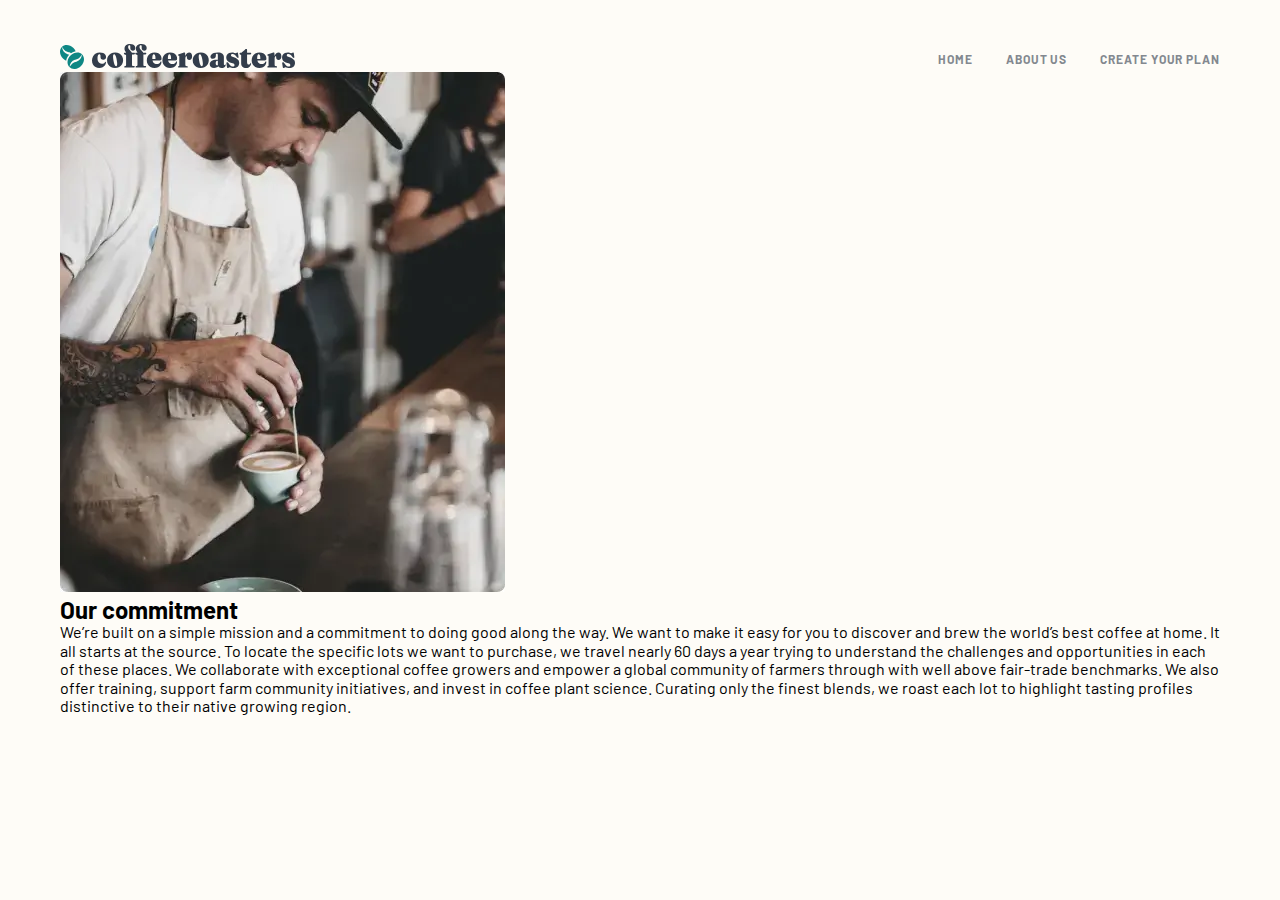
==== about.html @ 37acb5e4 "Page 1 responsived" ====
<!DOCTYPE html>
<html lang="en">
<head>
    <meta charset="UTF-8">
    <meta name="viewport" content="width=device-width, initial-scale=1.0">
    <link rel="stylesheet" href="./css/style.css">
    <title>About us</title>
</head>
<body>

    <!-- Site header start -->

    <header class="site-header">
        <div class="container">
            <div class="header">
                <a class="header__logo-link" href="/">
                    <img class="header__logo-img" src="./images/site-logo.svg" alt="Site logo" width="235" height="25">
                </a>
                <nav class="header__navbar navbar">
                    <ul class="navbar__list">
                        <li class="navbar__item">
                            <a class="navbar__link" href="./index.html">HOME</a>
                        </li>
                        <li class="navbar__item">
                            <a class="navbar__link" href="#">ABOUT US</a>
                        </li>
                        <li class="navbar__item">
                            <a class="navbar__link" href="#">CREATE YOUR PLAN</a>
                        </li>
                    </ul>
                </nav>
                <button class="hamburger-btn">
                    <img class="hamburger-btn-img" src="./images/hamburger.svg" alt="Menu img" width="16" height="15">
                </button>
            </div>
        </div>
    </header>
    <!-- Site header end -->

    <!-- Site main start -->

    <main class="site-main">

        <!-- <section>hero section</section> -->

        <section class="commit-section">
            <div class="container">
                <div class="commit__content">

                    <picture class="commit__picture">
                        <!-- WebP -->
                        <source
                        type="image/webp"
                        media="(max-width:400px)"
                        srcset="./images/coffee-mobile.webp 1x, ./images/coffee-mobile@2x.webp 2x"
                        >
                        <source
                        type="image/webp"
                        media="(max-width:750px)"
                        srcset="./images/coffee-tablet.webp 1x, ./images/coffee-tablet@2x.webp 2x"
                        >
                        <source
                        type="image/webp"
                        srcset="./images/coffee.webp 1x, ./images/coffee@2x.webp 2x"
                        >

                        <!-- Jpg -->
                        <source
                        type="image/jpg"
                        media="(max-width:400px)"
                        srcset="./images/coffee-mobile.webp 1x, ./images/coffee-mobile@2x.jpg 2x"
                        >
                        <source
                        type="image/jpg"
                        media="(max-width:750px)"
                        srcset="./images/coffee-tablet.webp 1x, ./images/coffee-tablet@2x.jpg 2x"
                        >
                        <img src="./images/coffee.jpg" alt="./images/coffee.jpg 1x, ./images/coffee@2x.jpg 2x">
                    </picture>

                    <div class="commit__right">
                        <h2 class="commit__title">Our commitment</h2>
                        <p class="commit__text">We’re built on a simple mission and a commitment to doing good along the way. We want to make it easy for you to discover and brew the world’s best coffee at home. It all starts at the source. To locate the specific lots we want to purchase, we travel nearly 60 days a year trying to understand the challenges and opportunities in each of these places. We collaborate with exceptional coffee growers and empower a global community of farmers through with well above fair-trade benchmarks. We also offer training, support farm community initiatives, and invest in coffee plant science. Curating only the finest blends, we roast each lot to highlight tasting profiles distinctive to their native growing region.</p>
                    </div>
                </div>
            </div>
        </section>
    </main>
    <!-- Site main end -->
</body>
</html>
---- css/style.css ----
@font-face{font-family:"Barlow";src:url("../fonts/Barlow-Regular.woff2") format("woff2"),url("../fonts/Barlow-Regular.woff") format("woff");font-weight:normal;font-style:normal;font-display:swap}@font-face{font-family:"Barlow";src:url("../fonts/Barlow-Bold.woff2") format("woff2"),url("../fonts/Barlow-Bold.woff") format("woff");font-weight:bold;font-style:normal;font-display:swap}@font-face{font-family:"Fraunces";src:url("../fonts/Fraunces9pt-Bold.woff2") format("woff2"),url("../fonts/Fraunces9pt-Bold.woff") format("woff");font-weight:bold;font-style:normal;font-display:swap}*{margin:0;padding:0;list-style:none;text-decoration:none;box-sizing:border-box}body{background:#fefcf7;font-family:"Fraunces",serif;font-family:"Barlow",sans-serif}/*! normalize.css v8.0.1 | MIT License | github.com/necolas/normalize.css */html{line-height:1.15;-webkit-text-size-adjust:100%}body{margin:0}main{display:block}h1{font-size:2em;margin:.67em 0}hr{box-sizing:content-box;height:0;overflow:visible}pre{font-family:monospace,monospace;font-size:1em}a{background-color:rgba(0,0,0,0)}abbr[title]{border-bottom:none;text-decoration:underline;-webkit-text-decoration:underline dotted;text-decoration:underline dotted}b,strong{font-weight:bolder}code,kbd,samp{font-family:monospace,monospace;font-size:1em}small{font-size:80%}sub,sup{font-size:75%;line-height:0;position:relative;vertical-align:baseline}sub{bottom:-0.25em}sup{top:-0.5em}img{border-style:none}button,input,optgroup,select,textarea{font-family:inherit;font-size:100%;line-height:1.15;margin:0}button,input{overflow:visible}button,select{text-transform:none}button,[type=button],[type=reset],[type=submit]{-webkit-appearance:button}button::-moz-focus-inner,[type=button]::-moz-focus-inner,[type=reset]::-moz-focus-inner,[type=submit]::-moz-focus-inner{border-style:none;padding:0}button:-moz-focusring,[type=button]:-moz-focusring,[type=reset]:-moz-focusring,[type=submit]:-moz-focusring{outline:1px dotted ButtonText}fieldset{padding:.35em .75em .625em}legend{box-sizing:border-box;color:inherit;display:table;max-width:100%;padding:0;white-space:normal}progress{vertical-align:baseline}textarea{overflow:auto}[type=checkbox],[type=radio]{box-sizing:border-box;padding:0}[type=number]::-webkit-inner-spin-button,[type=number]::-webkit-outer-spin-button{height:auto}[type=search]{-webkit-appearance:textfield;outline-offset:-2px}[type=search]::-webkit-search-decoration{-webkit-appearance:none}::-webkit-file-upload-button{-webkit-appearance:button;font:inherit}details{display:block}summary{display:list-item}template{display:none}[hidden]{display:none}.visually-hidden{position:absolute;width:1px;height:1px;margin:-1px;border:0;padding:0;white-space:nowrap;-webkit-clip-path:inset(100%);clip-path:inset(100%);clip:rect(0 0 0 0);overflow:hidden}.container{max-width:1200px;margin:0 auto;padding:0 20px}body{background-color:#fefcf7}.site-header{padding:44px 0 0 0}.header{display:flex;align-items:center;justify-content:space-between}.header__logo-link{display:inline-block}.navbar__list{display:flex;align-items:center}.navbar__item+.navbar__item{margin-left:33px}.navbar__link{color:#83888f;font-size:12px;font-style:normal;font-weight:700;line-height:15px;letter-spacing:.923px;transition:color .5s linear}.navbar__link:hover{color:#000}.hamburger-btn{background-color:none;border:none;display:none}@media only screen and (max-width: 1010px){.site-header{padding:20px 0 55px}}@media only screen and (max-width: 770px){.site-header{width:100%}}@media only screen and (max-width: 600px){.site-header{padding:32px 0 40px}.header__logo-img{width:163px;height:18px}.header__navbar{display:none}.hamburger-btn{display:block}}.hero__wrapper{padding:117px 0 116px 85px;background-image:url("../images/hero-bg.jpg");background-repeat:no-repeat;background-position:center;background-size:100%}.hero__content{width:493px}.hero__text-wrapper{width:417px}.hero__title{color:#fefcf7;font-family:Fraunces,serif;font-size:72px;font-style:normal;font-weight:900;line-height:72px;margin-bottom:32px}.hero__text{color:#fefcf7;font-size:16px;font-style:normal;font-weight:400;line-height:26px;opacity:.8;margin-bottom:56px}.hero__link{width:217px;padding:15px 2px 16px;border-radius:6px;background:#0e8784;display:inline-block;color:#fefcf7;text-align:center;font-family:Fraunces,serif;font-size:18px;font-style:normal;font-weight:900;line-height:25px;transition:all .5s}.hero__link:hover{border-radius:6px;background:#66d2cf}@media only screen and (max-width: 1010px){.hero__wrapper{padding:54px 0 100px 80px;background-image:url("../images/tablet-hero-bg.jpg");background-position:top right;background-size:100%}.hero__content{width:40%}.hero__title{color:#fefcf7;font-weight:900;font-size:48px;line-height:48px;font-style:normal;margin-bottom:24px}.hero__text{color:#fefcf7;font-weight:400;font-size:15px;line-height:25px;font-style:normal;margin-bottom:40px}}@media only screen and (max-width: 858px){.hero__wrapper{padding:20px 0 60px 50px}.hero__content{width:55%}}@media only screen and (max-width: 669px){.hero__wrapper{padding:100px 24px;background-image:url("../images/mobile-hero-bg.jpg");background-position:top right;background-size:100%;border-radius:10px}.hero__content{width:100%;display:flex;flex-direction:column;align-items:center}.hero__title{color:#fefcf7;font-weight:900;font-size:40px;line-height:40px;font-style:normal;text-align:center}.hero__text-wrapper{width:100%}.hero__text{text-align:center;margin-bottom:39px}}@media only screen and (max-width: 368px){.hero__wrapper{padding:20px 15px 40px}}.collection-section{padding:249px 0 200px 0}.collection__content{position:relative}.collection__content::before{content:"";width:1111px;height:196px;background-image:url("../images/our-collection-bg.svg");background-repeat:no-repeat;position:absolute;top:-130px;z-index:1}.collection__card-wrapper{display:flex;align-items:center;justify-content:space-between;position:relative;z-index:2}.collection__card{width:255px;display:flex;flex-direction:column;align-items:center}.collection__img{margin-bottom:71px}.collection__title{margin-bottom:24px;color:#333d4b;text-align:center;font-family:Fraunces,serif;font-size:24px;font-style:normal;font-weight:900;line-height:32px}.collection__text{color:#333d4b;text-align:center;font-size:16px;font-style:normal;font-weight:400;line-height:26px}@media only screen and (max-width: 1111px){.collection-section{padding:230px 0 180px}.collection__content::before{width:100%;height:118px;background-image:url("../images/our-collection-bg2-tablet.svg");background-position:center;background-size:auto}.collection__card-wrapper{flex-direction:column}.collection__card{width:100%;flex-direction:row;justify-content:center;align-items:center}.collection__card+.collection__card{margin-top:47px}.collection__img{margin-bottom:0}.card-wrap{width:282px}.collection__title{text-align:left}.collection__text{text-align:left}}@media only screen and (max-width: 728px){.collection__content::before{width:100%;height:72px;background-image:url("../images/our-collection-bg2-tablet.svg");background-repeat:no-repeat;background-position:center}}@media only screen and (max-width: 481px){.collection-section{padding:205px 0 120px}.collection__content::before{width:100%;height:72px;background-image:url("../images/our-collection-bg-mobile.svg");background-repeat:no-repeat;background-position:center}.collection__card{flex-direction:column;justify-content:center}.collection__img{margin-bottom:24px}.collection__title{margin-bottom:16px;text-align:center}.collection__text{text-align:center}}.choose-section{padding-bottom:200px}.choose-top{padding:100px 0 0 0;height:577px;background-color:#293039;border-radius:10px}.choose-title{margin-bottom:32px;color:#fefcf7;text-align:center;font-family:Fraunces,serif;font-size:40px;font-style:normal;font-weight:900;line-height:48px}.choose-text-wrapper{width:540px;margin-left:25%;text-align:center}.choose-text{color:#fefcf7;text-align:center;font-size:16px;font-style:normal;font-weight:400;line-height:26px;opacity:.8}.choose-card-wrapper{display:flex;align-items:center;justify-content:center;position:relative;top:-40px}.choose__card{width:350px;padding:72px 48px 47px 48px;border-radius:8px;background:#0e8784;position:absolute}.choose__card::before{content:"";width:71px;height:72px;background-image:url("../../images/choose-img1.svg");background-repeat:no-repeat;position:absolute;background-size:100%;top:72px;left:0;right:0;margin:auto}.choose__card+.choose__card{margin-left:30px}.choose__card:nth-child(1){left:40px}.choose__card:nth-child(2){right:0;left:0;margin:auto}.choose__card:nth-child(2)::before{width:72px;height:72px;background-image:url("../../images/choose-img2.svg");background-repeat:no-repeat}.choose__card:nth-child(3){right:40px}.choose__card:nth-child(3)::before{width:72px;height:60px;background-image:url("../../images/choose-img3.svg");background-repeat:no-repeat}.choose__card-title{margin-top:120px;margin-bottom:20px;color:#fefcf7;text-align:center;font-family:Fraunces,serif;font-size:24px;font-style:normal;font-weight:900;line-height:32px}.choose__card-text{color:#fefcf7;text-align:center;font-size:16px;font-style:normal;font-weight:400;line-height:26px}@media only screen and (max-width: 1180px){.choose-card-wrapper{display:flex;flex-direction:column;align-items:center;top:-295px}.choose-top{padding:56px 0 368px 0}.choose__card{position:relative;width:70%;padding:41px 48px 41px 181px;display:flex;flex-direction:row}.choose__card::before{content:"";width:56px;height:56px;background-image:url("../images/choose-img1-tablet.svg");background-repeat:no-repeat;left:-50%}.choose__card+.choose__card{margin-top:24px}.choose__card:nth-child(2)::before{content:"";width:56px;height:56px;background-image:url("../images/choose-img2-tablet.svg");background-repeat:no-repeat}.choose__card:nth-child(3)::before{content:"";width:56px;height:56px;background-image:url("../images/choose-img3-tablet.svg");background-repeat:no-repeat}.card__title-wrap{width:344px;margin-left:25%}.choose__card-title{margin-top:0;text-align:left}.choose-text-wrapper{width:540px;margin-left:0;margin:0 auto}.choose__card-text{text-align:left}.choose__card:nth-child(1){left:0}.choose__card:nth-child(3){right:15px}}@media only screen and (max-width: 757px){.choose-top{padding:64px 0 0 0}.choose__card{padding:200px 12px 50px}.choose__card::before{left:0}.choose-top{width:100%;height:902px}.choose-card-wrapper{top:-695px}.choose-title{color:#fefcf7;font-weight:900;font-size:28px;line-height:28px;font-style:normal}.card__title-wrap{width:100%;margin-left:0;padding:0 5px 0}.choose__card-title{color:#fefcf7;font-weight:900;font-size:24px;line-height:32px;font-style:normal;text-align:center;margin-bottom:24px}.choose__card-text{color:#fefcf7;font-weight:400;font-size:15px;line-height:25px;font-style:normal;text-align:center}}@media only screen and (max-width: 599px){.choose-text{display:none}}.work-section{padding:100px 0 200px 0}.work-title{margin-bottom:80px;color:#83888f;font-family:Fraunces,serif;font-size:24px;font-style:normal;font-weight:900;line-height:32px}.work-circle{background-color:#fefcf7;stroke-width:2px;stroke:#0e8784;margin-bottom:67px;width:31px;height:31px;border:2px solid #0e8784;border-radius:50%;display:inline-block;position:relative;z-index:2}.work-card-wrapper{margin-bottom:61px;display:flex;align-items:center;justify-content:space-between}.work__line{width:77%;border:2px solid #fdd6ba;display:inline-block;position:absolute;bottom:-21px;position:relative;z-index:1}.work__card{width:285px;display:flex;flex-direction:column}.work__card-number{margin-bottom:38px;color:#fdd6ba;font-family:Fraunces,serif;font-size:72px;font-style:normal;font-weight:900;line-height:72px}.strong-wrapper{width:255px;margin-bottom:42px}.work__card-title{color:#333d4b;font-family:Fraunces,serif;font-size:32px;font-style:normal;font-weight:900;line-height:36px}.work__card-text{color:#333d4b;font-size:16px;font-style:normal;font-weight:400;line-height:26px}.work__link{padding:15px 31px;display:inline-block;color:#fefcf7;text-align:center;font-family:Fraunces,serif;font-size:18px;font-style:normal;font-weight:900;line-height:25px;border-radius:6px;background:#0e8784;transition:background-color .4s linear}.work__link:hover{background-color:#66d2cf}@media only screen and (max-width: 1117px){.work__line{width:75%}}@media only screen and (max-width: 1057px){.work__line{width:73%}}@media only screen and (max-width: 1057px){.work__line{width:70%}}@media only screen and (max-width: 858px){.work-card-wrapper{align-items:start}.work__card{width:200px}.work__line{width:76%}}@media only screen and (max-width: 742px){.work__line{width:73%}}@media only screen and (max-width: 670px){.work-title{text-align:center}.work__line{display:none}.work-circle{display:none}.work-card-wrapper{padding:0 24px;flex-direction:column;align-items:center}.work__card{width:100%;align-items:center}.work__card+.work__card{margin-top:56px}.work__card-number{margin-bottom:24px;text-align:center}.work__card-title{color:#333d4b;font-weight:32px;font-size:28px;line-height:72px;font-style:normal;display:block;text-align:center}.strong-wrapper{width:100%}.work__card-text{text-align:center}.work__link{width:217px;margin:0 auto;display:block}}.site-footer{padding:47px 0;background-color:#2c343e}.footer__content{display:flex;align-items:center;justify-content:space-between}.footer__logo{display:inline-block}.footer__list{display:flex;align-items:center}.footer__item+.footer__item{margin-left:33px}.footer__link{color:#83888f;font-size:12px;font-style:normal;font-weight:700;line-height:15px;letter-spacing:.923px;transition:color .4s linear}.footer__link:hover{color:#fff}.footer__social{display:flex;align-items:center}.footer__social-link+.footer__social-link{margin-left:15px}.link-hover:hover{color:#7fffd4}@media only screen and (max-width: 740px){.site-footer{padding:54px 0}.footer__content{flex-direction:column}.footer__logo{margin-bottom:33px}.footer-links{margin-bottom:64px}}@media only screen and (max-width: 327px){.footer__logo{width:217px;height:24px}.footer__list{width:100%;flex-direction:column}.footer__item+.footer__item{margin-left:0;margin-top:24px}.footer__link{display:block}.footer__link+.footer__link{margin-top:24px}}/*# sourceMappingURL=style.css.map */
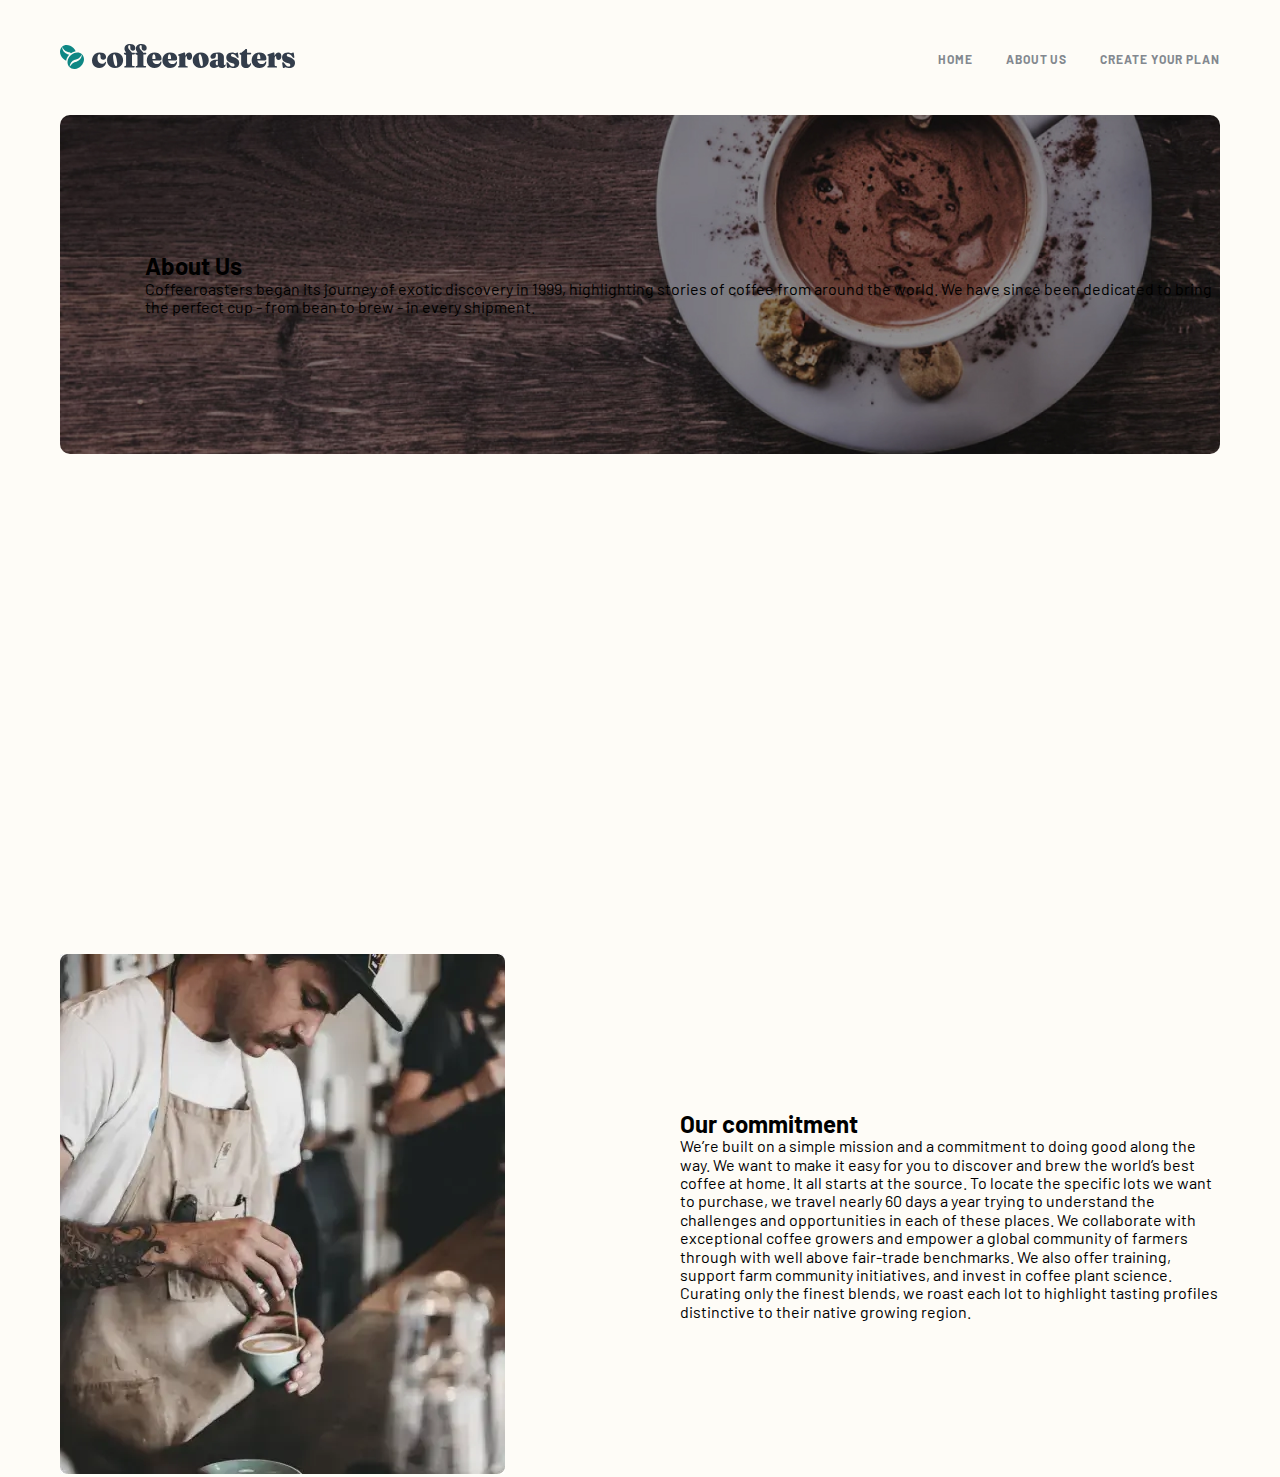
==== commit 8a035cec: "About page started" ====
--- a/about.html
+++ b/about.html
@@ -41,7 +41,16 @@
 
     <main class="site-main">
 
-        <!-- <section>hero section</section> -->
+        <section class="hero-section2">
+            <div class="container">
+                <div class="hero__content2">
+                    <div class="hero__title-wrapper2">
+                        <h2 class="hero__title2">About Us</h2>
+                        <p class="hero-_text2">Coffeeroasters began its journey of exotic discovery in 1999, highlighting stories of coffee from around the world. We have since been dedicated to bring the perfect cup - from bean to brew - in every shipment.</p>
+                    </div>
+                </div>
+            </div>
+        </section>
 
         <section class="commit-section">
             <div class="container">
--- a/css/style.css
+++ b/css/style.css
@@ -1 +1 @@
-@font-face{font-family:"Barlow";src:url("../fonts/Barlow-Regular.woff2") format("woff2"),url("../fonts/Barlow-Regular.woff") format("woff");font-weight:normal;font-style:normal;font-display:swap}@font-face{font-family:"Barlow";src:url("../fonts/Barlow-Bold.woff2") format("woff2"),url("../fonts/Barlow-Bold.woff") format("woff");font-weight:bold;font-style:normal;font-display:swap}@font-face{font-family:"Fraunces";src:url("../fonts/Fraunces9pt-Bold.woff2") format("woff2"),url("../fonts/Fraunces9pt-Bold.woff") format("woff");font-weight:bold;font-style:normal;font-display:swap}*{margin:0;padding:0;list-style:none;text-decoration:none;box-sizing:border-box}body{background:#fefcf7;font-family:"Fraunces",serif;font-family:"Barlow",sans-serif}/*! normalize.css v8.0.1 | MIT License | github.com/necolas/normalize.css */html{line-height:1.15;-webkit-text-size-adjust:100%}body{margin:0}main{display:block}h1{font-size:2em;margin:.67em 0}hr{box-sizing:content-box;height:0;overflow:visible}pre{font-family:monospace,monospace;font-size:1em}a{background-color:rgba(0,0,0,0)}abbr[title]{border-bottom:none;text-decoration:underline;-webkit-text-decoration:underline dotted;text-decoration:underline dotted}b,strong{font-weight:bolder}code,kbd,samp{font-family:monospace,monospace;font-size:1em}small{font-size:80%}sub,sup{font-size:75%;line-height:0;position:relative;vertical-align:baseline}sub{bottom:-0.25em}sup{top:-0.5em}img{border-style:none}button,input,optgroup,select,textarea{font-family:inherit;font-size:100%;line-height:1.15;margin:0}button,input{overflow:visible}button,select{text-transform:none}button,[type=button],[type=reset],[type=submit]{-webkit-appearance:button}button::-moz-focus-inner,[type=button]::-moz-focus-inner,[type=reset]::-moz-focus-inner,[type=submit]::-moz-focus-inner{border-style:none;padding:0}button:-moz-focusring,[type=button]:-moz-focusring,[type=reset]:-moz-focusring,[type=submit]:-moz-focusring{outline:1px dotted ButtonText}fieldset{padding:.35em .75em .625em}legend{box-sizing:border-box;color:inherit;display:table;max-width:100%;padding:0;white-space:normal}progress{vertical-align:baseline}textarea{overflow:auto}[type=checkbox],[type=radio]{box-sizing:border-box;padding:0}[type=number]::-webkit-inner-spin-button,[type=number]::-webkit-outer-spin-button{height:auto}[type=search]{-webkit-appearance:textfield;outline-offset:-2px}[type=search]::-webkit-search-decoration{-webkit-appearance:none}::-webkit-file-upload-button{-webkit-appearance:button;font:inherit}details{display:block}summary{display:list-item}template{display:none}[hidden]{display:none}.visually-hidden{position:absolute;width:1px;height:1px;margin:-1px;border:0;padding:0;white-space:nowrap;-webkit-clip-path:inset(100%);clip-path:inset(100%);clip:rect(0 0 0 0);overflow:hidden}.container{max-width:1200px;margin:0 auto;padding:0 20px}body{background-color:#fefcf7}.site-header{padding:44px 0 0 0}.header{display:flex;align-items:center;justify-content:space-between}.header__logo-link{display:inline-block}.navbar__list{display:flex;align-items:center}.navbar__item+.navbar__item{margin-left:33px}.navbar__link{color:#83888f;font-size:12px;font-style:normal;font-weight:700;line-height:15px;letter-spacing:.923px;transition:color .5s linear}.navbar__link:hover{color:#000}.hamburger-btn{background-color:none;border:none;display:none}@media only screen and (max-width: 1010px){.site-header{padding:20px 0 55px}}@media only screen and (max-width: 770px){.site-header{width:100%}}@media only screen and (max-width: 600px){.site-header{padding:32px 0 40px}.header__logo-img{width:163px;height:18px}.header__navbar{display:none}.hamburger-btn{display:block}}.hero__wrapper{padding:117px 0 116px 85px;background-image:url("../images/hero-bg.jpg");background-repeat:no-repeat;background-position:center;background-size:100%}.hero__content{width:493px}.hero__text-wrapper{width:417px}.hero__title{color:#fefcf7;font-family:Fraunces,serif;font-size:72px;font-style:normal;font-weight:900;line-height:72px;margin-bottom:32px}.hero__text{color:#fefcf7;font-size:16px;font-style:normal;font-weight:400;line-height:26px;opacity:.8;margin-bottom:56px}.hero__link{width:217px;padding:15px 2px 16px;border-radius:6px;background:#0e8784;display:inline-block;color:#fefcf7;text-align:center;font-family:Fraunces,serif;font-size:18px;font-style:normal;font-weight:900;line-height:25px;transition:all .5s}.hero__link:hover{border-radius:6px;background:#66d2cf}@media only screen and (max-width: 1010px){.hero__wrapper{padding:54px 0 100px 80px;background-image:url("../images/tablet-hero-bg.jpg");background-position:top right;background-size:100%}.hero__content{width:40%}.hero__title{color:#fefcf7;font-weight:900;font-size:48px;line-height:48px;font-style:normal;margin-bottom:24px}.hero__text{color:#fefcf7;font-weight:400;font-size:15px;line-height:25px;font-style:normal;margin-bottom:40px}}@media only screen and (max-width: 858px){.hero__wrapper{padding:20px 0 60px 50px}.hero__content{width:55%}}@media only screen and (max-width: 669px){.hero__wrapper{padding:100px 24px;background-image:url("../images/mobile-hero-bg.jpg");background-position:top right;background-size:100%;border-radius:10px}.hero__content{width:100%;display:flex;flex-direction:column;align-items:center}.hero__title{color:#fefcf7;font-weight:900;font-size:40px;line-height:40px;font-style:normal;text-align:center}.hero__text-wrapper{width:100%}.hero__text{text-align:center;margin-bottom:39px}}@media only screen and (max-width: 368px){.hero__wrapper{padding:20px 15px 40px}}.collection-section{padding:249px 0 200px 0}.collection__content{position:relative}.collection__content::before{content:"";width:1111px;height:196px;background-image:url("../images/our-collection-bg.svg");background-repeat:no-repeat;position:absolute;top:-130px;z-index:1}.collection__card-wrapper{display:flex;align-items:center;justify-content:space-between;position:relative;z-index:2}.collection__card{width:255px;display:flex;flex-direction:column;align-items:center}.collection__img{margin-bottom:71px}.collection__title{margin-bottom:24px;color:#333d4b;text-align:center;font-family:Fraunces,serif;font-size:24px;font-style:normal;font-weight:900;line-height:32px}.collection__text{color:#333d4b;text-align:center;font-size:16px;font-style:normal;font-weight:400;line-height:26px}@media only screen and (max-width: 1111px){.collection-section{padding:230px 0 180px}.collection__content::before{width:100%;height:118px;background-image:url("../images/our-collection-bg2-tablet.svg");background-position:center;background-size:auto}.collection__card-wrapper{flex-direction:column}.collection__card{width:100%;flex-direction:row;justify-content:center;align-items:center}.collection__card+.collection__card{margin-top:47px}.collection__img{margin-bottom:0}.card-wrap{width:282px}.collection__title{text-align:left}.collection__text{text-align:left}}@media only screen and (max-width: 728px){.collection__content::before{width:100%;height:72px;background-image:url("../images/our-collection-bg2-tablet.svg");background-repeat:no-repeat;background-position:center}}@media only screen and (max-width: 481px){.collection-section{padding:205px 0 120px}.collection__content::before{width:100%;height:72px;background-image:url("../images/our-collection-bg-mobile.svg");background-repeat:no-repeat;background-position:center}.collection__card{flex-direction:column;justify-content:center}.collection__img{margin-bottom:24px}.collection__title{margin-bottom:16px;text-align:center}.collection__text{text-align:center}}.choose-section{padding-bottom:200px}.choose-top{padding:100px 0 0 0;height:577px;background-color:#293039;border-radius:10px}.choose-title{margin-bottom:32px;color:#fefcf7;text-align:center;font-family:Fraunces,serif;font-size:40px;font-style:normal;font-weight:900;line-height:48px}.choose-text-wrapper{width:540px;margin-left:25%;text-align:center}.choose-text{color:#fefcf7;text-align:center;font-size:16px;font-style:normal;font-weight:400;line-height:26px;opacity:.8}.choose-card-wrapper{display:flex;align-items:center;justify-content:center;position:relative;top:-40px}.choose__card{width:350px;padding:72px 48px 47px 48px;border-radius:8px;background:#0e8784;position:absolute}.choose__card::before{content:"";width:71px;height:72px;background-image:url("../../images/choose-img1.svg");background-repeat:no-repeat;position:absolute;background-size:100%;top:72px;left:0;right:0;margin:auto}.choose__card+.choose__card{margin-left:30px}.choose__card:nth-child(1){left:40px}.choose__card:nth-child(2){right:0;left:0;margin:auto}.choose__card:nth-child(2)::before{width:72px;height:72px;background-image:url("../../images/choose-img2.svg");background-repeat:no-repeat}.choose__card:nth-child(3){right:40px}.choose__card:nth-child(3)::before{width:72px;height:60px;background-image:url("../../images/choose-img3.svg");background-repeat:no-repeat}.choose__card-title{margin-top:120px;margin-bottom:20px;color:#fefcf7;text-align:center;font-family:Fraunces,serif;font-size:24px;font-style:normal;font-weight:900;line-height:32px}.choose__card-text{color:#fefcf7;text-align:center;font-size:16px;font-style:normal;font-weight:400;line-height:26px}@media only screen and (max-width: 1180px){.choose-card-wrapper{display:flex;flex-direction:column;align-items:center;top:-295px}.choose-top{padding:56px 0 368px 0}.choose__card{position:relative;width:70%;padding:41px 48px 41px 181px;display:flex;flex-direction:row}.choose__card::before{content:"";width:56px;height:56px;background-image:url("../images/choose-img1-tablet.svg");background-repeat:no-repeat;left:-50%}.choose__card+.choose__card{margin-top:24px}.choose__card:nth-child(2)::before{content:"";width:56px;height:56px;background-image:url("../images/choose-img2-tablet.svg");background-repeat:no-repeat}.choose__card:nth-child(3)::before{content:"";width:56px;height:56px;background-image:url("../images/choose-img3-tablet.svg");background-repeat:no-repeat}.card__title-wrap{width:344px;margin-left:25%}.choose__card-title{margin-top:0;text-align:left}.choose-text-wrapper{width:540px;margin-left:0;margin:0 auto}.choose__card-text{text-align:left}.choose__card:nth-child(1){left:0}.choose__card:nth-child(3){right:15px}}@media only screen and (max-width: 757px){.choose-top{padding:64px 0 0 0}.choose__card{padding:200px 12px 50px}.choose__card::before{left:0}.choose-top{width:100%;height:902px}.choose-card-wrapper{top:-695px}.choose-title{color:#fefcf7;font-weight:900;font-size:28px;line-height:28px;font-style:normal}.card__title-wrap{width:100%;margin-left:0;padding:0 5px 0}.choose__card-title{color:#fefcf7;font-weight:900;font-size:24px;line-height:32px;font-style:normal;text-align:center;margin-bottom:24px}.choose__card-text{color:#fefcf7;font-weight:400;font-size:15px;line-height:25px;font-style:normal;text-align:center}}@media only screen and (max-width: 599px){.choose-text{display:none}}.work-section{padding:100px 0 200px 0}.work-title{margin-bottom:80px;color:#83888f;font-family:Fraunces,serif;font-size:24px;font-style:normal;font-weight:900;line-height:32px}.work-circle{background-color:#fefcf7;stroke-width:2px;stroke:#0e8784;margin-bottom:67px;width:31px;height:31px;border:2px solid #0e8784;border-radius:50%;display:inline-block;position:relative;z-index:2}.work-card-wrapper{margin-bottom:61px;display:flex;align-items:center;justify-content:space-between}.work__line{width:77%;border:2px solid #fdd6ba;display:inline-block;position:absolute;bottom:-21px;position:relative;z-index:1}.work__card{width:285px;display:flex;flex-direction:column}.work__card-number{margin-bottom:38px;color:#fdd6ba;font-family:Fraunces,serif;font-size:72px;font-style:normal;font-weight:900;line-height:72px}.strong-wrapper{width:255px;margin-bottom:42px}.work__card-title{color:#333d4b;font-family:Fraunces,serif;font-size:32px;font-style:normal;font-weight:900;line-height:36px}.work__card-text{color:#333d4b;font-size:16px;font-style:normal;font-weight:400;line-height:26px}.work__link{padding:15px 31px;display:inline-block;color:#fefcf7;text-align:center;font-family:Fraunces,serif;font-size:18px;font-style:normal;font-weight:900;line-height:25px;border-radius:6px;background:#0e8784;transition:background-color .4s linear}.work__link:hover{background-color:#66d2cf}@media only screen and (max-width: 1117px){.work__line{width:75%}}@media only screen and (max-width: 1057px){.work__line{width:73%}}@media only screen and (max-width: 1057px){.work__line{width:70%}}@media only screen and (max-width: 858px){.work-card-wrapper{align-items:start}.work__card{width:200px}.work__line{width:76%}}@media only screen and (max-width: 742px){.work__line{width:73%}}@media only screen and (max-width: 670px){.work-title{text-align:center}.work__line{display:none}.work-circle{display:none}.work-card-wrapper{padding:0 24px;flex-direction:column;align-items:center}.work__card{width:100%;align-items:center}.work__card+.work__card{margin-top:56px}.work__card-number{margin-bottom:24px;text-align:center}.work__card-title{color:#333d4b;font-weight:32px;font-size:28px;line-height:72px;font-style:normal;display:block;text-align:center}.strong-wrapper{width:100%}.work__card-text{text-align:center}.work__link{width:217px;margin:0 auto;display:block}}.site-footer{padding:47px 0;background-color:#2c343e}.footer__content{display:flex;align-items:center;justify-content:space-between}.footer__logo{display:inline-block}.footer__list{display:flex;align-items:center}.footer__item+.footer__item{margin-left:33px}.footer__link{color:#83888f;font-size:12px;font-style:normal;font-weight:700;line-height:15px;letter-spacing:.923px;transition:color .4s linear}.footer__link:hover{color:#fff}.footer__social{display:flex;align-items:center}.footer__social-link+.footer__social-link{margin-left:15px}.link-hover:hover{color:#7fffd4}@media only screen and (max-width: 740px){.site-footer{padding:54px 0}.footer__content{flex-direction:column}.footer__logo{margin-bottom:33px}.footer-links{margin-bottom:64px}}@media only screen and (max-width: 327px){.footer__logo{width:217px;height:24px}.footer__list{width:100%;flex-direction:column}.footer__item+.footer__item{margin-left:0;margin-top:24px}.footer__link{display:block}.footer__link+.footer__link{margin-top:24px}}/*# sourceMappingURL=style.css.map */+@font-face{font-family:"Barlow";src:url("../fonts/Barlow-Regular.woff2") format("woff2"),url("../fonts/Barlow-Regular.woff") format("woff");font-weight:normal;font-style:normal;font-display:swap}@font-face{font-family:"Barlow";src:url("../fonts/Barlow-Bold.woff2") format("woff2"),url("../fonts/Barlow-Bold.woff") format("woff");font-weight:bold;font-style:normal;font-display:swap}@font-face{font-family:"Fraunces";src:url("../fonts/Fraunces9pt-Bold.woff2") format("woff2"),url("../fonts/Fraunces9pt-Bold.woff") format("woff");font-weight:bold;font-style:normal;font-display:swap}*{margin:0;padding:0;list-style:none;text-decoration:none;box-sizing:border-box}body{background:#fefcf7;font-family:"Fraunces",serif;font-family:"Barlow",sans-serif}/*! normalize.css v8.0.1 | MIT License | github.com/necolas/normalize.css */html{line-height:1.15;-webkit-text-size-adjust:100%}body{margin:0}main{display:block}h1{font-size:2em;margin:.67em 0}hr{box-sizing:content-box;height:0;overflow:visible}pre{font-family:monospace,monospace;font-size:1em}a{background-color:rgba(0,0,0,0)}abbr[title]{border-bottom:none;text-decoration:underline;-webkit-text-decoration:underline dotted;text-decoration:underline dotted}b,strong{font-weight:bolder}code,kbd,samp{font-family:monospace,monospace;font-size:1em}small{font-size:80%}sub,sup{font-size:75%;line-height:0;position:relative;vertical-align:baseline}sub{bottom:-0.25em}sup{top:-0.5em}img{border-style:none}button,input,optgroup,select,textarea{font-family:inherit;font-size:100%;line-height:1.15;margin:0}button,input{overflow:visible}button,select{text-transform:none}button,[type=button],[type=reset],[type=submit]{-webkit-appearance:button}button::-moz-focus-inner,[type=button]::-moz-focus-inner,[type=reset]::-moz-focus-inner,[type=submit]::-moz-focus-inner{border-style:none;padding:0}button:-moz-focusring,[type=button]:-moz-focusring,[type=reset]:-moz-focusring,[type=submit]:-moz-focusring{outline:1px dotted ButtonText}fieldset{padding:.35em .75em .625em}legend{box-sizing:border-box;color:inherit;display:table;max-width:100%;padding:0;white-space:normal}progress{vertical-align:baseline}textarea{overflow:auto}[type=checkbox],[type=radio]{box-sizing:border-box;padding:0}[type=number]::-webkit-inner-spin-button,[type=number]::-webkit-outer-spin-button{height:auto}[type=search]{-webkit-appearance:textfield;outline-offset:-2px}[type=search]::-webkit-search-decoration{-webkit-appearance:none}::-webkit-file-upload-button{-webkit-appearance:button;font:inherit}details{display:block}summary{display:list-item}template{display:none}[hidden]{display:none}.visually-hidden{position:absolute;width:1px;height:1px;margin:-1px;border:0;padding:0;white-space:nowrap;-webkit-clip-path:inset(100%);clip-path:inset(100%);clip:rect(0 0 0 0);overflow:hidden}.container{max-width:1200px;margin:0 auto;padding:0 20px}body{background-color:#fefcf7}.site-header{padding:44px 0 0 0}.header{display:flex;align-items:center;justify-content:space-between}.header__logo-link{display:inline-block}.navbar__list{display:flex;align-items:center}.navbar__item+.navbar__item{margin-left:33px}.navbar__link{color:#83888f;font-size:12px;font-style:normal;font-weight:700;line-height:15px;letter-spacing:.923px;transition:color .5s linear}.navbar__link:hover{color:#000}.hamburger-btn{background-color:none;border:none;display:none}@media only screen and (max-width: 1010px){.site-header{padding:20px 0 55px}}@media only screen and (max-width: 770px){.site-header{width:100%}}@media only screen and (max-width: 600px){.site-header{padding:32px 0 40px}.header__logo-img{width:163px;height:18px}.header__navbar{display:none}.hamburger-btn{display:block}}.hero__wrapper{padding:117px 0 116px 85px;background-image:url("../images/hero-bg.jpg");background-repeat:no-repeat;background-position:center;background-size:100%}.hero__content{width:493px}.hero__text-wrapper{width:417px}.hero__title{color:#fefcf7;font-family:Fraunces,serif;font-size:72px;font-style:normal;font-weight:900;line-height:72px;margin-bottom:32px}.hero__text{color:#fefcf7;font-size:16px;font-style:normal;font-weight:400;line-height:26px;opacity:.8;margin-bottom:56px}.hero__link{width:217px;padding:15px 2px 16px;border-radius:6px;background:#0e8784;display:inline-block;color:#fefcf7;text-align:center;font-family:Fraunces,serif;font-size:18px;font-style:normal;font-weight:900;line-height:25px;transition:all .5s}.hero__link:hover{border-radius:6px;background:#66d2cf}@media only screen and (max-width: 1010px){.hero__wrapper{padding:54px 0 100px 80px;background-image:url("../images/tablet-hero-bg.jpg");background-position:top right;background-size:100%}.hero__content{width:40%}.hero__title{color:#fefcf7;font-weight:900;font-size:48px;line-height:48px;font-style:normal;margin-bottom:24px}.hero__text{color:#fefcf7;font-weight:400;font-size:15px;line-height:25px;font-style:normal;margin-bottom:40px}}@media only screen and (max-width: 858px){.hero__wrapper{padding:20px 0 60px 50px}.hero__content{width:55%}}@media only screen and (max-width: 669px){.hero__wrapper{padding:100px 24px;background-image:url("../images/mobile-hero-bg.jpg");background-position:top right;background-size:100%;border-radius:10px}.hero__content{width:100%;display:flex;flex-direction:column;align-items:center}.hero__title{color:#fefcf7;font-weight:900;font-size:40px;line-height:40px;font-style:normal;text-align:center}.hero__text-wrapper{width:100%}.hero__text{text-align:center;margin-bottom:39px}}@media only screen and (max-width: 368px){.hero__wrapper{padding:20px 15px 40px}}.collection-section{padding:249px 0 200px 0}.collection__content{position:relative}.collection__content::before{content:"";width:1111px;height:196px;background-image:url("../images/our-collection-bg.svg");background-repeat:no-repeat;position:absolute;top:-130px;z-index:1}.collection__card-wrapper{display:flex;align-items:center;justify-content:space-between;position:relative;z-index:2}.collection__card{width:255px;display:flex;flex-direction:column;align-items:center}.collection__img{margin-bottom:71px}.collection__title{margin-bottom:24px;color:#333d4b;text-align:center;font-family:Fraunces,serif;font-size:24px;font-style:normal;font-weight:900;line-height:32px}.collection__text{color:#333d4b;text-align:center;font-size:16px;font-style:normal;font-weight:400;line-height:26px}@media only screen and (max-width: 1111px){.collection-section{padding:230px 0 180px}.collection__content::before{width:100%;height:118px;background-image:url("../images/our-collection-bg2-tablet.svg");background-position:center;background-size:auto}.collection__card-wrapper{flex-direction:column}.collection__card{width:100%;flex-direction:row;justify-content:center;align-items:center}.collection__card+.collection__card{margin-top:47px}.collection__img{margin-bottom:0}.card-wrap{width:282px}.collection__title{text-align:left}.collection__text{text-align:left}}@media only screen and (max-width: 728px){.collection__content::before{width:100%;height:72px;background-image:url("../images/our-collection-bg2-tablet.svg");background-repeat:no-repeat;background-position:center}}@media only screen and (max-width: 481px){.collection-section{padding:205px 0 120px}.collection__content::before{width:100%;height:72px;background-image:url("../images/our-collection-bg-mobile.svg");background-repeat:no-repeat;background-position:center}.collection__card{flex-direction:column;justify-content:center}.collection__img{margin-bottom:24px}.collection__title{margin-bottom:16px;text-align:center}.collection__text{text-align:center}}.choose-section{padding-bottom:200px}.choose-top{padding:100px 0 0 0;height:577px;background-color:#293039;border-radius:10px}.choose-title{margin-bottom:32px;color:#fefcf7;text-align:center;font-family:Fraunces,serif;font-size:40px;font-style:normal;font-weight:900;line-height:48px}.choose-text-wrapper{width:540px;margin-left:25%;text-align:center}.choose-text{color:#fefcf7;text-align:center;font-size:16px;font-style:normal;font-weight:400;line-height:26px;opacity:.8}.choose-card-wrapper{display:flex;align-items:center;justify-content:center;position:relative;top:-40px}.choose__card{width:350px;padding:72px 48px 47px 48px;border-radius:8px;background:#0e8784;position:absolute}.choose__card::before{content:"";width:71px;height:72px;background-image:url("../../images/choose-img1.svg");background-repeat:no-repeat;position:absolute;background-size:100%;top:72px;left:0;right:0;margin:auto}.choose__card+.choose__card{margin-left:30px}.choose__card:nth-child(1){left:40px}.choose__card:nth-child(2){right:0;left:0;margin:auto}.choose__card:nth-child(2)::before{width:72px;height:72px;background-image:url("../../images/choose-img2.svg");background-repeat:no-repeat}.choose__card:nth-child(3){right:40px}.choose__card:nth-child(3)::before{width:72px;height:60px;background-image:url("../../images/choose-img3.svg");background-repeat:no-repeat}.choose__card-title{margin-top:120px;margin-bottom:20px;color:#fefcf7;text-align:center;font-family:Fraunces,serif;font-size:24px;font-style:normal;font-weight:900;line-height:32px}.choose__card-text{color:#fefcf7;text-align:center;font-size:16px;font-style:normal;font-weight:400;line-height:26px}.choose-bottom{margin:0}@media only screen and (max-width: 1180px){.choose-card-wrapper{display:flex;flex-direction:column;align-items:center;top:-295px}.choose-top{padding:56px 0 368px 0}.choose__card{position:relative;width:70%;padding:41px 48px 41px 181px;display:flex;flex-direction:row}.choose__card::before{content:"";width:56px;height:56px;background-image:url("../images/choose-img1-tablet.svg");background-repeat:no-repeat;left:-50%}.choose__card+.choose__card{margin-top:24px}.choose__card:nth-child(2)::before{content:"";width:56px;height:56px;background-image:url("../images/choose-img2-tablet.svg");background-repeat:no-repeat}.choose__card:nth-child(3)::before{content:"";width:56px;height:56px;background-image:url("../images/choose-img3-tablet.svg");background-repeat:no-repeat}.card__title-wrap{width:344px;margin-left:25%}.choose__card-title{margin-top:0;text-align:left}.choose-text-wrapper{width:540px;margin-left:0;margin:0 auto}.choose__card-text{text-align:left}.choose__card:nth-child(1){left:0}.choose__card:nth-child(3){right:15px}}@media only screen and (max-width: 757px){.choose-top{padding:64px 0 0 0}.choose__card{padding:200px 12px 50px}.choose__card::before{left:0}.choose-top{width:100%;height:902px}.choose-card-wrapper{top:-695px}.choose-title{color:#fefcf7;font-weight:900;font-size:28px;line-height:28px;font-style:normal}.card__title-wrap{width:100%;margin-left:0;padding:0 5px 0}.choose__card-title{color:#fefcf7;font-weight:900;font-size:24px;line-height:32px;font-style:normal;text-align:center;margin-bottom:24px}.choose__card-text{color:#fefcf7;font-weight:400;font-size:15px;line-height:25px;font-style:normal;text-align:center}}@media only screen and (max-width: 599px){.choose-text{display:none}}.work-section{padding:100px 0 200px 0}.work-title{margin-bottom:80px;color:#83888f;font-family:Fraunces,serif;font-size:24px;font-style:normal;font-weight:900;line-height:32px}.work-circle{background-color:#fefcf7;stroke-width:2px;stroke:#0e8784;margin-bottom:67px;width:31px;height:31px;border:2px solid #0e8784;border-radius:50%;display:inline-block;position:relative;z-index:2}.work-card-wrapper{margin-bottom:61px;display:flex;align-items:center;justify-content:space-between}.work__line{width:77%;border:2px solid #fdd6ba;display:inline-block;position:absolute;bottom:-21px;position:relative;z-index:1}.work__card{width:285px;display:flex;flex-direction:column}.work__card-number{margin-bottom:38px;color:#fdd6ba;font-family:Fraunces,serif;font-size:72px;font-style:normal;font-weight:900;line-height:72px}.strong-wrapper{width:255px;margin-bottom:42px}.work__card-title{color:#333d4b;font-family:Fraunces,serif;font-size:32px;font-style:normal;font-weight:900;line-height:36px}.work__card-text{color:#333d4b;font-size:16px;font-style:normal;font-weight:400;line-height:26px}.work__link{padding:15px 31px;display:inline-block;color:#fefcf7;text-align:center;font-family:Fraunces,serif;font-size:18px;font-style:normal;font-weight:900;line-height:25px;border-radius:6px;background:#0e8784;transition:background-color .4s linear}.work__link:hover{background-color:#66d2cf}@media only screen and (max-width: 1117px){.work__line{width:75%}}@media only screen and (max-width: 1057px){.work__line{width:73%}}@media only screen and (max-width: 1057px){.work__line{width:70%}}@media only screen and (max-width: 858px){.work-card-wrapper{align-items:start}.work__card{width:200px}.work__line{width:76%}}@media only screen and (max-width: 742px){.work__line{width:73%}}@media only screen and (max-width: 670px){.work-title{text-align:center}.work__line{display:none}.work-circle{display:none}.work-card-wrapper{padding:0 24px;flex-direction:column;align-items:center}.work__card{width:100%;align-items:center}.work__card+.work__card{margin-top:56px}.work__card-number{margin-bottom:24px;text-align:center}.work__card-title{color:#333d4b;font-weight:32px;font-size:28px;line-height:72px;font-style:normal;display:block;text-align:center}.strong-wrapper{width:100%}.work__card-text{text-align:center}.work__link{width:217px;margin:0 auto;display:block}}.hero-section2{margin:43px 0 168px}.hero__content2{padding:137px 0 137px 85px;background-image:url("../images/hero-bg2.jpg");background-repeat:no-repeat;background-position:center;background-size:100%;border-radius:10px}.hero__title-wrapper{width:540px}.commit-section{margin-top:500px}.commit__content{display:flex;align-items:center;justify-content:space-between}.commit__right{width:540px}.site-footer{padding:47px 0;background-color:#2c343e}.footer__content{display:flex;align-items:center;justify-content:space-between}.footer__logo{display:inline-block}.footer__list{display:flex;align-items:center}.footer__item+.footer__item{margin-left:33px}.footer__link{color:#83888f;font-size:12px;font-style:normal;font-weight:700;line-height:15px;letter-spacing:.923px;transition:color .4s linear}.footer__link:hover{color:#fff}.footer__social{display:flex;align-items:center}.footer__social-link+.footer__social-link{margin-left:15px}.link-hover:hover{color:#7fffd4}@media only screen and (max-width: 740px){.site-footer{padding:54px 0}.footer__content{flex-direction:column}.footer__logo{margin-bottom:33px}.footer-links{margin-bottom:64px}}@media only screen and (max-width: 327px){.footer__logo{width:217px;height:24px}.footer__list{width:100%;flex-direction:column}.footer__item+.footer__item{margin-left:0;margin-top:24px}.footer__link{display:block}.footer__link+.footer__link{margin-top:24px}}/*# sourceMappingURL=style.css.map */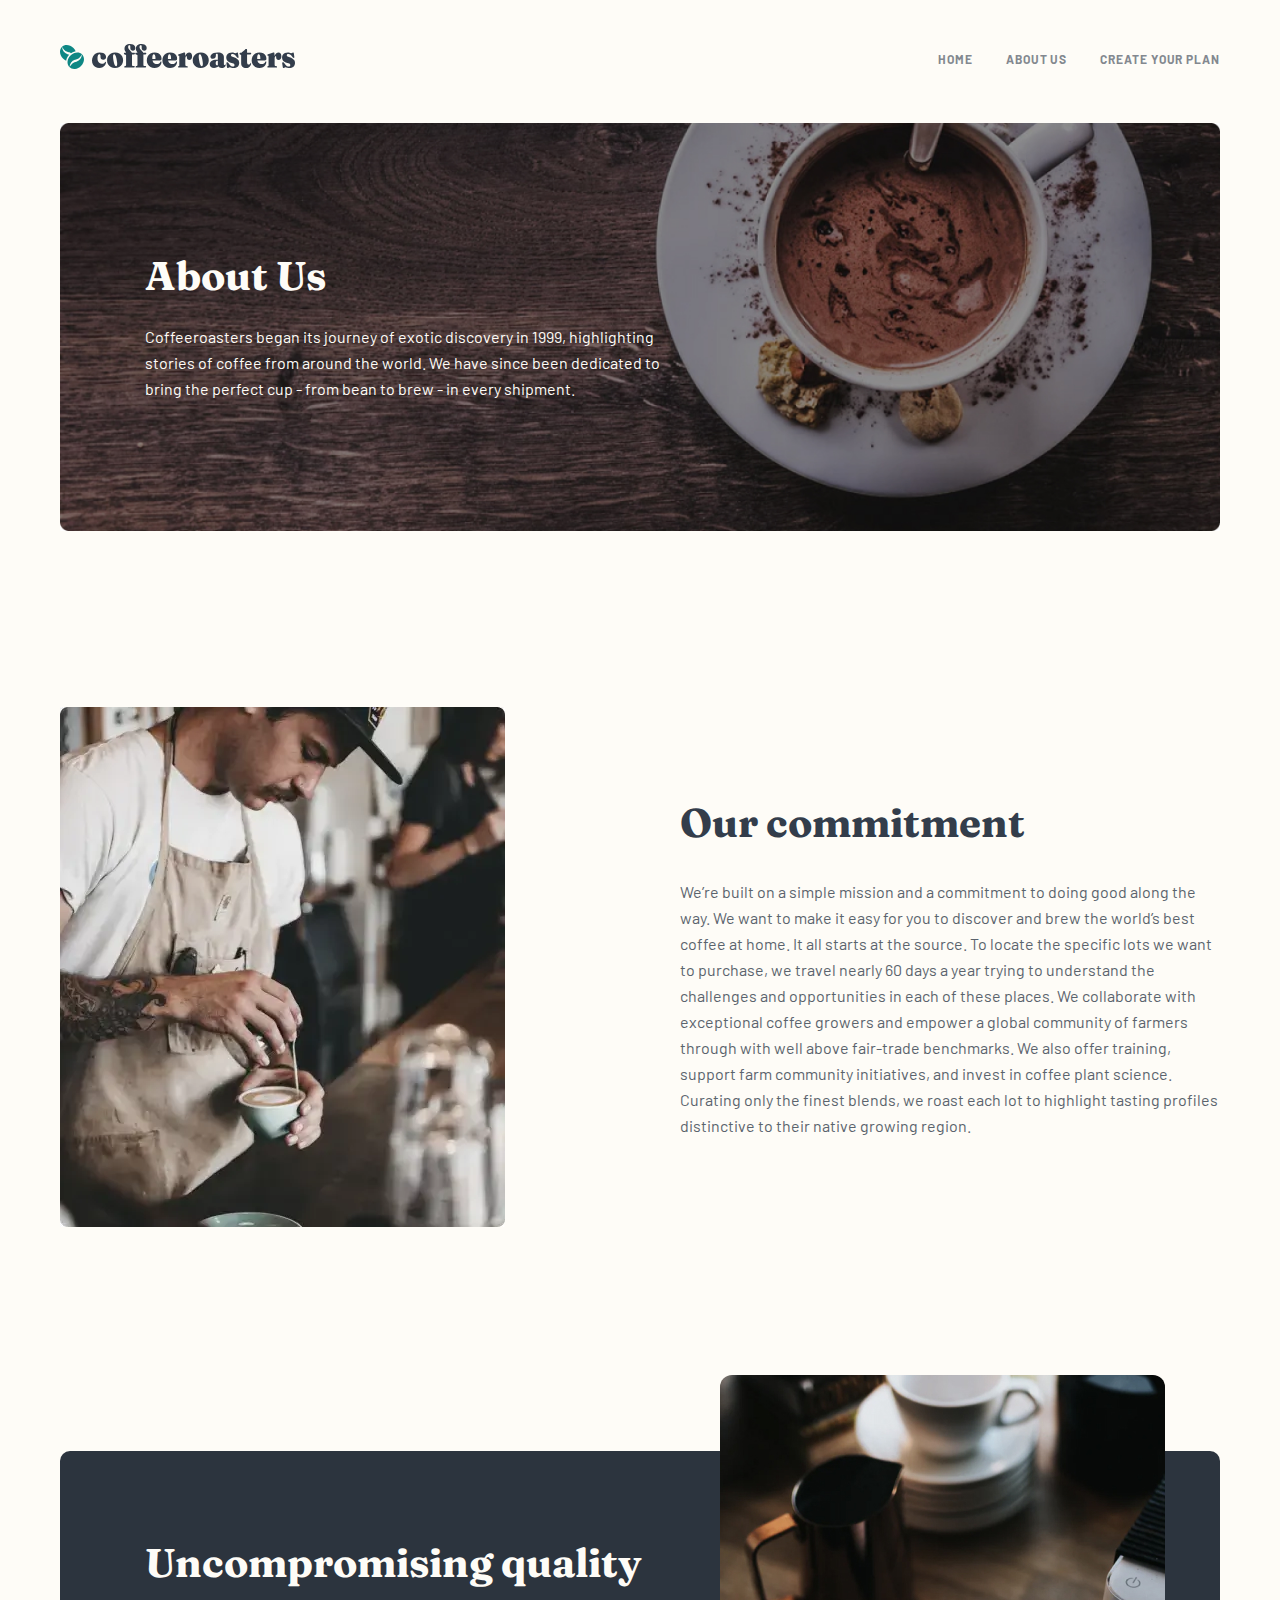
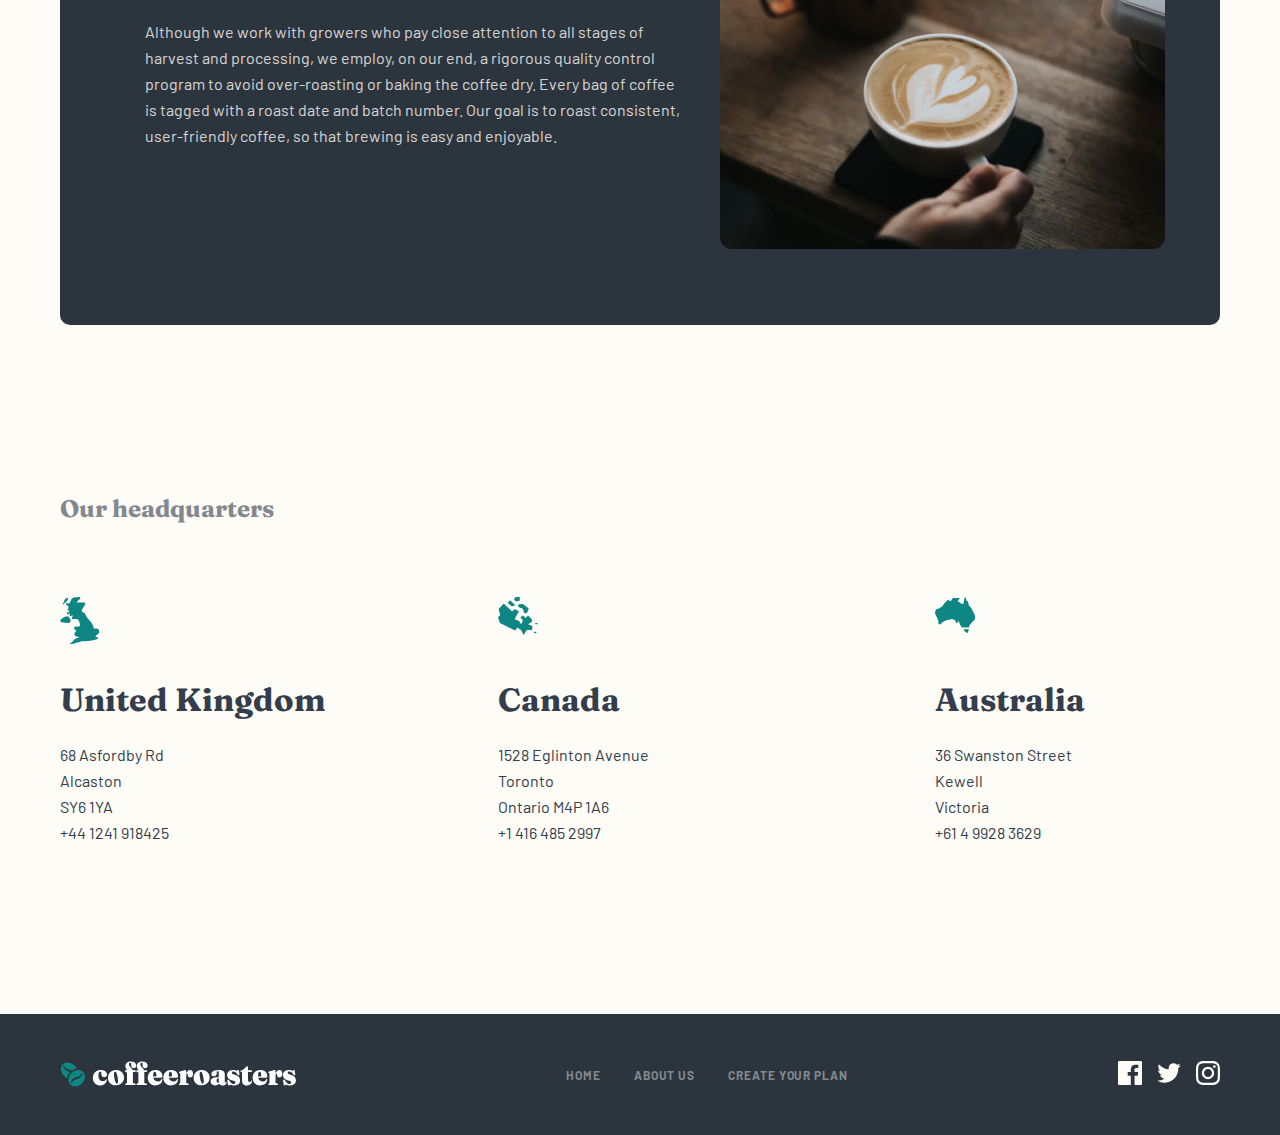
==== commit 029f827d: "About Page added and responsived" ====
--- a/about.html
+++ b/about.html
@@ -46,7 +46,7 @@
                 <div class="hero__content2">
                     <div class="hero__title-wrapper2">
                         <h2 class="hero__title2">About Us</h2>
-                        <p class="hero-_text2">Coffeeroasters began its journey of exotic discovery in 1999, highlighting stories of coffee from around the world. We have since been dedicated to bring the perfect cup - from bean to brew - in every shipment.</p>
+                        <p class="hero__text2">Coffeeroasters began its journey of exotic discovery in 1999, highlighting stories of coffee from around the world. We have since been dedicated to bring the perfect cup - from bean to brew - in every shipment.</p>
                     </div>
                 </div>
             </div>
@@ -60,12 +60,12 @@
                         <!-- WebP -->
                         <source
                         type="image/webp"
-                        media="(max-width:400px)"
+                        media="(max-width:647px)"
                         srcset="./images/coffee-mobile.webp 1x, ./images/coffee-mobile@2x.webp 2x"
                         >
                         <source
                         type="image/webp"
-                        media="(max-width:750px)"
+                        media="(max-width:1055px)"
                         srcset="./images/coffee-tablet.webp 1x, ./images/coffee-tablet@2x.webp 2x"
                         >
                         <source
@@ -94,7 +94,92 @@
                 </div>
             </div>
         </section>
+
+        <section class="quality-section">
+            <div class="container">
+                <div class="quality__content">
+                    <div class="quality__title-wrapper">
+                        <h2 class="quality__title">Uncompromising quality</h2>
+                        <p class="quality__text">Although we work with growers who pay close attention to all stages of harvest and processing, we employ, on our end, a rigorous quality control program to avoid over-roasting or baking the coffee dry. Every bag of coffee is tagged with a roast date and batch number. Our goal is to roast consistent, user-friendly coffee, so that brewing is easy and enjoyable.</p>
+                    </div>
+                </div>
+            </div>
+        </section>
+
+        <section class="country-section">
+            <div class="container">
+                <div class="country__content">
+                    <h3 class="country__title">Our headquarters</h3>
+                    <div class="country__card-wrapper">
+                        <div class="country__card">
+                            <strong class="card__strong">United Kingdom</strong>
+                            <div class="card__loca">
+                                <p class="loca__text">68  Asfordby Rd</p>
+                                <p class="loca__text">Alcaston</p>
+                                <p class="loca__text">SY6 1YA</p>
+                                <p class="loca__text">+44 1241 918425</p>
+                            </div>
+                        </div>
+
+                        <div class="country__card">
+                            <strong class="card__strong">Canada</strong>
+                            <div class="card__loca">
+                                <p class="loca__text">1528  Eglinton Avenue</p>
+                                <p class="loca__text">Toronto</p>
+                                <p class="loca__text">Ontario M4P 1A6</p>
+                                <p class="loca__text">+1 416 485 2997</p>
+                            </div>
+                        </div>
+
+                        <div class="country__card">
+                            <strong class="card__strong">Australia</strong>
+                            <div class="card__loca">
+                                <p class="loca__text">36 Swanston Street</p>
+                                <p class="loca__text">Kewell</p>
+                                <p class="loca__text">Victoria</p>
+                                <p class="loca__text">+61 4 9928 3629</p>
+                            </div>
+                        </div>
+                    </div>
+                </div>
+            </div>
+        </section>
     </main>
     <!-- Site main end -->
+
+    <!-- Site footer start -->
+
+    <footer class="site-footer">
+        <div class="container">
+            <div class="footer__content">
+                <img class="footer__logo" src="./images/footer-logo.svg" alt="Cooffee logo" width="236" height="26">
+                <div class="footer-links">
+                    <ul class="footer__list">
+                        <li class="footer__item">
+                            <a class="footer__link" href="#">HOME</a>
+                        </li>
+                        <li class="footer__item">
+                            <a class="footer__link" href="#">ABOUT US </a>
+                        </li>
+                        <li class="footer__item">
+                            <a class="footer__link" href="#">CREATE YOUR PLAN</a>
+                        </li>
+                    </ul>
+                </div>
+                <div class="footer__social">
+                    <a class="footer__social-link" href="#">
+                        <img class="link-hover" src="./images/facebook-icon.svg" alt="facebook-icon" width="24" height="24"> 
+                    </a>
+                    <a class="footer__social-link" href="#">
+                        <img class="link-hover" src="./images/twitter-icon.svg" alt="twitter-icon" width="24" height="19.5"> 
+                    </a>
+                    <a class="footer__social-link" href="#">
+                        <img class="link-hover" src="./images/instagram-icon.svg" alt="instagram-icon" width="24" height="24"> 
+                    </a>
+                </div>
+            </div>
+        </div>
+    </footer>
+    <!-- Site footer end -->
 </body>
 </html>--- a/css/style.css
+++ b/css/style.css
@@ -1 +1 @@
-@font-face{font-family:"Barlow";src:url("../fonts/Barlow-Regular.woff2") format("woff2"),url("../fonts/Barlow-Regular.woff") format("woff");font-weight:normal;font-style:normal;font-display:swap}@font-face{font-family:"Barlow";src:url("../fonts/Barlow-Bold.woff2") format("woff2"),url("../fonts/Barlow-Bold.woff") format("woff");font-weight:bold;font-style:normal;font-display:swap}@font-face{font-family:"Fraunces";src:url("../fonts/Fraunces9pt-Bold.woff2") format("woff2"),url("../fonts/Fraunces9pt-Bold.woff") format("woff");font-weight:bold;font-style:normal;font-display:swap}*{margin:0;padding:0;list-style:none;text-decoration:none;box-sizing:border-box}body{background:#fefcf7;font-family:"Fraunces",serif;font-family:"Barlow",sans-serif}/*! normalize.css v8.0.1 | MIT License | github.com/necolas/normalize.css */html{line-height:1.15;-webkit-text-size-adjust:100%}body{margin:0}main{display:block}h1{font-size:2em;margin:.67em 0}hr{box-sizing:content-box;height:0;overflow:visible}pre{font-family:monospace,monospace;font-size:1em}a{background-color:rgba(0,0,0,0)}abbr[title]{border-bottom:none;text-decoration:underline;-webkit-text-decoration:underline dotted;text-decoration:underline dotted}b,strong{font-weight:bolder}code,kbd,samp{font-family:monospace,monospace;font-size:1em}small{font-size:80%}sub,sup{font-size:75%;line-height:0;position:relative;vertical-align:baseline}sub{bottom:-0.25em}sup{top:-0.5em}img{border-style:none}button,input,optgroup,select,textarea{font-family:inherit;font-size:100%;line-height:1.15;margin:0}button,input{overflow:visible}button,select{text-transform:none}button,[type=button],[type=reset],[type=submit]{-webkit-appearance:button}button::-moz-focus-inner,[type=button]::-moz-focus-inner,[type=reset]::-moz-focus-inner,[type=submit]::-moz-focus-inner{border-style:none;padding:0}button:-moz-focusring,[type=button]:-moz-focusring,[type=reset]:-moz-focusring,[type=submit]:-moz-focusring{outline:1px dotted ButtonText}fieldset{padding:.35em .75em .625em}legend{box-sizing:border-box;color:inherit;display:table;max-width:100%;padding:0;white-space:normal}progress{vertical-align:baseline}textarea{overflow:auto}[type=checkbox],[type=radio]{box-sizing:border-box;padding:0}[type=number]::-webkit-inner-spin-button,[type=number]::-webkit-outer-spin-button{height:auto}[type=search]{-webkit-appearance:textfield;outline-offset:-2px}[type=search]::-webkit-search-decoration{-webkit-appearance:none}::-webkit-file-upload-button{-webkit-appearance:button;font:inherit}details{display:block}summary{display:list-item}template{display:none}[hidden]{display:none}.visually-hidden{position:absolute;width:1px;height:1px;margin:-1px;border:0;padding:0;white-space:nowrap;-webkit-clip-path:inset(100%);clip-path:inset(100%);clip:rect(0 0 0 0);overflow:hidden}.container{max-width:1200px;margin:0 auto;padding:0 20px}body{background-color:#fefcf7}.site-header{padding:44px 0 0 0}.header{display:flex;align-items:center;justify-content:space-between}.header__logo-link{display:inline-block}.navbar__list{display:flex;align-items:center}.navbar__item+.navbar__item{margin-left:33px}.navbar__link{color:#83888f;font-size:12px;font-style:normal;font-weight:700;line-height:15px;letter-spacing:.923px;transition:color .5s linear}.navbar__link:hover{color:#000}.hamburger-btn{background-color:none;border:none;display:none}@media only screen and (max-width: 1010px){.site-header{padding:20px 0 55px}}@media only screen and (max-width: 770px){.site-header{width:100%}}@media only screen and (max-width: 600px){.site-header{padding:32px 0 40px}.header__logo-img{width:163px;height:18px}.header__navbar{display:none}.hamburger-btn{display:block}}.hero__wrapper{padding:117px 0 116px 85px;background-image:url("../images/hero-bg.jpg");background-repeat:no-repeat;background-position:center;background-size:100%}.hero__content{width:493px}.hero__text-wrapper{width:417px}.hero__title{color:#fefcf7;font-family:Fraunces,serif;font-size:72px;font-style:normal;font-weight:900;line-height:72px;margin-bottom:32px}.hero__text{color:#fefcf7;font-size:16px;font-style:normal;font-weight:400;line-height:26px;opacity:.8;margin-bottom:56px}.hero__link{width:217px;padding:15px 2px 16px;border-radius:6px;background:#0e8784;display:inline-block;color:#fefcf7;text-align:center;font-family:Fraunces,serif;font-size:18px;font-style:normal;font-weight:900;line-height:25px;transition:all .5s}.hero__link:hover{border-radius:6px;background:#66d2cf}@media only screen and (max-width: 1010px){.hero__wrapper{padding:54px 0 100px 80px;background-image:url("../images/tablet-hero-bg.jpg");background-position:top right;background-size:100%}.hero__content{width:40%}.hero__title{color:#fefcf7;font-weight:900;font-size:48px;line-height:48px;font-style:normal;margin-bottom:24px}.hero__text{color:#fefcf7;font-weight:400;font-size:15px;line-height:25px;font-style:normal;margin-bottom:40px}}@media only screen and (max-width: 858px){.hero__wrapper{padding:20px 0 60px 50px}.hero__content{width:55%}}@media only screen and (max-width: 669px){.hero__wrapper{padding:100px 24px;background-image:url("../images/mobile-hero-bg.jpg");background-position:top right;background-size:100%;border-radius:10px}.hero__content{width:100%;display:flex;flex-direction:column;align-items:center}.hero__title{color:#fefcf7;font-weight:900;font-size:40px;line-height:40px;font-style:normal;text-align:center}.hero__text-wrapper{width:100%}.hero__text{text-align:center;margin-bottom:39px}}@media only screen and (max-width: 368px){.hero__wrapper{padding:20px 15px 40px}}.collection-section{padding:249px 0 200px 0}.collection__content{position:relative}.collection__content::before{content:"";width:1111px;height:196px;background-image:url("../images/our-collection-bg.svg");background-repeat:no-repeat;position:absolute;top:-130px;z-index:1}.collection__card-wrapper{display:flex;align-items:center;justify-content:space-between;position:relative;z-index:2}.collection__card{width:255px;display:flex;flex-direction:column;align-items:center}.collection__img{margin-bottom:71px}.collection__title{margin-bottom:24px;color:#333d4b;text-align:center;font-family:Fraunces,serif;font-size:24px;font-style:normal;font-weight:900;line-height:32px}.collection__text{color:#333d4b;text-align:center;font-size:16px;font-style:normal;font-weight:400;line-height:26px}@media only screen and (max-width: 1111px){.collection-section{padding:230px 0 180px}.collection__content::before{width:100%;height:118px;background-image:url("../images/our-collection-bg2-tablet.svg");background-position:center;background-size:auto}.collection__card-wrapper{flex-direction:column}.collection__card{width:100%;flex-direction:row;justify-content:center;align-items:center}.collection__card+.collection__card{margin-top:47px}.collection__img{margin-bottom:0}.card-wrap{width:282px}.collection__title{text-align:left}.collection__text{text-align:left}}@media only screen and (max-width: 728px){.collection__content::before{width:100%;height:72px;background-image:url("../images/our-collection-bg2-tablet.svg");background-repeat:no-repeat;background-position:center}}@media only screen and (max-width: 481px){.collection-section{padding:205px 0 120px}.collection__content::before{width:100%;height:72px;background-image:url("../images/our-collection-bg-mobile.svg");background-repeat:no-repeat;background-position:center}.collection__card{flex-direction:column;justify-content:center}.collection__img{margin-bottom:24px}.collection__title{margin-bottom:16px;text-align:center}.collection__text{text-align:center}}.choose-section{padding-bottom:200px}.choose-top{padding:100px 0 0 0;height:577px;background-color:#293039;border-radius:10px}.choose-title{margin-bottom:32px;color:#fefcf7;text-align:center;font-family:Fraunces,serif;font-size:40px;font-style:normal;font-weight:900;line-height:48px}.choose-text-wrapper{width:540px;margin-left:25%;text-align:center}.choose-text{color:#fefcf7;text-align:center;font-size:16px;font-style:normal;font-weight:400;line-height:26px;opacity:.8}.choose-card-wrapper{display:flex;align-items:center;justify-content:center;position:relative;top:-40px}.choose__card{width:350px;padding:72px 48px 47px 48px;border-radius:8px;background:#0e8784;position:absolute}.choose__card::before{content:"";width:71px;height:72px;background-image:url("../../images/choose-img1.svg");background-repeat:no-repeat;position:absolute;background-size:100%;top:72px;left:0;right:0;margin:auto}.choose__card+.choose__card{margin-left:30px}.choose__card:nth-child(1){left:40px}.choose__card:nth-child(2){right:0;left:0;margin:auto}.choose__card:nth-child(2)::before{width:72px;height:72px;background-image:url("../../images/choose-img2.svg");background-repeat:no-repeat}.choose__card:nth-child(3){right:40px}.choose__card:nth-child(3)::before{width:72px;height:60px;background-image:url("../../images/choose-img3.svg");background-repeat:no-repeat}.choose__card-title{margin-top:120px;margin-bottom:20px;color:#fefcf7;text-align:center;font-family:Fraunces,serif;font-size:24px;font-style:normal;font-weight:900;line-height:32px}.choose__card-text{color:#fefcf7;text-align:center;font-size:16px;font-style:normal;font-weight:400;line-height:26px}.choose-bottom{margin:0}@media only screen and (max-width: 1180px){.choose-card-wrapper{display:flex;flex-direction:column;align-items:center;top:-295px}.choose-top{padding:56px 0 368px 0}.choose__card{position:relative;width:70%;padding:41px 48px 41px 181px;display:flex;flex-direction:row}.choose__card::before{content:"";width:56px;height:56px;background-image:url("../images/choose-img1-tablet.svg");background-repeat:no-repeat;left:-50%}.choose__card+.choose__card{margin-top:24px}.choose__card:nth-child(2)::before{content:"";width:56px;height:56px;background-image:url("../images/choose-img2-tablet.svg");background-repeat:no-repeat}.choose__card:nth-child(3)::before{content:"";width:56px;height:56px;background-image:url("../images/choose-img3-tablet.svg");background-repeat:no-repeat}.card__title-wrap{width:344px;margin-left:25%}.choose__card-title{margin-top:0;text-align:left}.choose-text-wrapper{width:540px;margin-left:0;margin:0 auto}.choose__card-text{text-align:left}.choose__card:nth-child(1){left:0}.choose__card:nth-child(3){right:15px}}@media only screen and (max-width: 757px){.choose-top{padding:64px 0 0 0}.choose__card{padding:200px 12px 50px}.choose__card::before{left:0}.choose-top{width:100%;height:902px}.choose-card-wrapper{top:-695px}.choose-title{color:#fefcf7;font-weight:900;font-size:28px;line-height:28px;font-style:normal}.card__title-wrap{width:100%;margin-left:0;padding:0 5px 0}.choose__card-title{color:#fefcf7;font-weight:900;font-size:24px;line-height:32px;font-style:normal;text-align:center;margin-bottom:24px}.choose__card-text{color:#fefcf7;font-weight:400;font-size:15px;line-height:25px;font-style:normal;text-align:center}}@media only screen and (max-width: 599px){.choose-text{display:none}}.work-section{padding:100px 0 200px 0}.work-title{margin-bottom:80px;color:#83888f;font-family:Fraunces,serif;font-size:24px;font-style:normal;font-weight:900;line-height:32px}.work-circle{background-color:#fefcf7;stroke-width:2px;stroke:#0e8784;margin-bottom:67px;width:31px;height:31px;border:2px solid #0e8784;border-radius:50%;display:inline-block;position:relative;z-index:2}.work-card-wrapper{margin-bottom:61px;display:flex;align-items:center;justify-content:space-between}.work__line{width:77%;border:2px solid #fdd6ba;display:inline-block;position:absolute;bottom:-21px;position:relative;z-index:1}.work__card{width:285px;display:flex;flex-direction:column}.work__card-number{margin-bottom:38px;color:#fdd6ba;font-family:Fraunces,serif;font-size:72px;font-style:normal;font-weight:900;line-height:72px}.strong-wrapper{width:255px;margin-bottom:42px}.work__card-title{color:#333d4b;font-family:Fraunces,serif;font-size:32px;font-style:normal;font-weight:900;line-height:36px}.work__card-text{color:#333d4b;font-size:16px;font-style:normal;font-weight:400;line-height:26px}.work__link{padding:15px 31px;display:inline-block;color:#fefcf7;text-align:center;font-family:Fraunces,serif;font-size:18px;font-style:normal;font-weight:900;line-height:25px;border-radius:6px;background:#0e8784;transition:background-color .4s linear}.work__link:hover{background-color:#66d2cf}@media only screen and (max-width: 1117px){.work__line{width:75%}}@media only screen and (max-width: 1057px){.work__line{width:73%}}@media only screen and (max-width: 1057px){.work__line{width:70%}}@media only screen and (max-width: 858px){.work-card-wrapper{align-items:start}.work__card{width:200px}.work__line{width:76%}}@media only screen and (max-width: 742px){.work__line{width:73%}}@media only screen and (max-width: 670px){.work-title{text-align:center}.work__line{display:none}.work-circle{display:none}.work-card-wrapper{padding:0 24px;flex-direction:column;align-items:center}.work__card{width:100%;align-items:center}.work__card+.work__card{margin-top:56px}.work__card-number{margin-bottom:24px;text-align:center}.work__card-title{color:#333d4b;font-weight:32px;font-size:28px;line-height:72px;font-style:normal;display:block;text-align:center}.strong-wrapper{width:100%}.work__card-text{text-align:center}.work__link{width:217px;margin:0 auto;display:block}}.hero-section2{margin:43px 0 168px}.hero__content2{padding:137px 0 137px 85px;background-image:url("../images/hero-bg2.jpg");background-repeat:no-repeat;background-position:center;background-size:100%;border-radius:10px}.hero__title-wrapper{width:540px}.commit-section{margin-top:500px}.commit__content{display:flex;align-items:center;justify-content:space-between}.commit__right{width:540px}.site-footer{padding:47px 0;background-color:#2c343e}.footer__content{display:flex;align-items:center;justify-content:space-between}.footer__logo{display:inline-block}.footer__list{display:flex;align-items:center}.footer__item+.footer__item{margin-left:33px}.footer__link{color:#83888f;font-size:12px;font-style:normal;font-weight:700;line-height:15px;letter-spacing:.923px;transition:color .4s linear}.footer__link:hover{color:#fff}.footer__social{display:flex;align-items:center}.footer__social-link+.footer__social-link{margin-left:15px}.link-hover:hover{color:#7fffd4}@media only screen and (max-width: 740px){.site-footer{padding:54px 0}.footer__content{flex-direction:column}.footer__logo{margin-bottom:33px}.footer-links{margin-bottom:64px}}@media only screen and (max-width: 327px){.footer__logo{width:217px;height:24px}.footer__list{width:100%;flex-direction:column}.footer__item+.footer__item{margin-left:0;margin-top:24px}.footer__link{display:block}.footer__link+.footer__link{margin-top:24px}}/*# sourceMappingURL=style.css.map */+@font-face{font-family:"Barlow";src:url("../fonts/Barlow-Regular.woff2") format("woff2"),url("../fonts/Barlow-Regular.woff") format("woff");font-weight:normal;font-style:normal;font-display:swap}@font-face{font-family:"Barlow";src:url("../fonts/Barlow-Bold.woff2") format("woff2"),url("../fonts/Barlow-Bold.woff") format("woff");font-weight:bold;font-style:normal;font-display:swap}@font-face{font-family:"Fraunces";src:url("../fonts/Fraunces9pt-Bold.woff2") format("woff2"),url("../fonts/Fraunces9pt-Bold.woff") format("woff");font-weight:bold;font-style:normal;font-display:swap}*{margin:0;padding:0;list-style:none;text-decoration:none;box-sizing:border-box}body{background:#fefcf7;font-family:"Fraunces",serif;font-family:"Barlow",sans-serif}/*! normalize.css v8.0.1 | MIT License | github.com/necolas/normalize.css */html{line-height:1.15;-webkit-text-size-adjust:100%}body{margin:0}main{display:block}h1{font-size:2em;margin:.67em 0}hr{box-sizing:content-box;height:0;overflow:visible}pre{font-family:monospace,monospace;font-size:1em}a{background-color:rgba(0,0,0,0)}abbr[title]{border-bottom:none;text-decoration:underline;-webkit-text-decoration:underline dotted;text-decoration:underline dotted}b,strong{font-weight:bolder}code,kbd,samp{font-family:monospace,monospace;font-size:1em}small{font-size:80%}sub,sup{font-size:75%;line-height:0;position:relative;vertical-align:baseline}sub{bottom:-0.25em}sup{top:-0.5em}img{border-style:none}button,input,optgroup,select,textarea{font-family:inherit;font-size:100%;line-height:1.15;margin:0}button,input{overflow:visible}button,select{text-transform:none}button,[type=button],[type=reset],[type=submit]{-webkit-appearance:button}button::-moz-focus-inner,[type=button]::-moz-focus-inner,[type=reset]::-moz-focus-inner,[type=submit]::-moz-focus-inner{border-style:none;padding:0}button:-moz-focusring,[type=button]:-moz-focusring,[type=reset]:-moz-focusring,[type=submit]:-moz-focusring{outline:1px dotted ButtonText}fieldset{padding:.35em .75em .625em}legend{box-sizing:border-box;color:inherit;display:table;max-width:100%;padding:0;white-space:normal}progress{vertical-align:baseline}textarea{overflow:auto}[type=checkbox],[type=radio]{box-sizing:border-box;padding:0}[type=number]::-webkit-inner-spin-button,[type=number]::-webkit-outer-spin-button{height:auto}[type=search]{-webkit-appearance:textfield;outline-offset:-2px}[type=search]::-webkit-search-decoration{-webkit-appearance:none}::-webkit-file-upload-button{-webkit-appearance:button;font:inherit}details{display:block}summary{display:list-item}template{display:none}[hidden]{display:none}.visually-hidden{position:absolute;width:1px;height:1px;margin:-1px;border:0;padding:0;white-space:nowrap;-webkit-clip-path:inset(100%);clip-path:inset(100%);clip:rect(0 0 0 0);overflow:hidden}.container{max-width:1200px;margin:0 auto;padding:0 20px}body{background-color:#fefcf7}.site-header{padding:44px 0 0 0}.header{display:flex;align-items:center;justify-content:space-between}.header__logo-link{display:inline-block}.navbar__list{display:flex;align-items:center}.navbar__item+.navbar__item{margin-left:33px}.navbar__link{color:#83888f;font-size:12px;font-style:normal;font-weight:700;line-height:15px;letter-spacing:.923px;transition:color .5s linear}.navbar__link:hover{color:#000}.hamburger-btn{background-color:none;border:none;display:none}@media only screen and (max-width: 1010px){.site-header{padding:20px 0 55px}}@media only screen and (max-width: 770px){.site-header{width:100%}}@media only screen and (max-width: 600px){.site-header{padding:32px 0 40px}.header__logo-img{width:163px;height:18px}.header__navbar{display:none}.hamburger-btn{display:block}}.hero__wrapper{padding:117px 0 116px 85px;background-image:url("../images/hero-bg.jpg");background-repeat:no-repeat;background-position:center;background-size:100%}.hero__content{width:493px}.hero__text-wrapper{width:417px}.hero__title{color:#fefcf7;font-family:Fraunces,serif;font-size:72px;font-style:normal;font-weight:900;line-height:72px;margin-bottom:32px}.hero__text{color:#fefcf7;font-size:16px;font-style:normal;font-weight:400;line-height:26px;opacity:.8;margin-bottom:56px}.hero__link{width:217px;padding:15px 2px 16px;border-radius:6px;background:#0e8784;display:inline-block;color:#fefcf7;text-align:center;font-family:Fraunces,serif;font-size:18px;font-style:normal;font-weight:900;line-height:25px;transition:all .5s}.hero__link:hover{border-radius:6px;background:#66d2cf}@media only screen and (max-width: 1010px){.hero__wrapper{padding:54px 0 100px 80px;background-image:url("../images/tablet-hero-bg.jpg");background-position:top right;background-size:100%}.hero__content{width:40%}.hero__title{color:#fefcf7;font-weight:900;font-size:48px;line-height:48px;font-style:normal;margin-bottom:24px}.hero__text{color:#fefcf7;font-weight:400;font-size:15px;line-height:25px;opacity:1;font-style:normal;margin-bottom:40px}}@media only screen and (max-width: 858px){.hero__wrapper{padding:20px 0 60px 50px}.hero__content{width:55%}}@media only screen and (max-width: 669px){.hero__wrapper{padding:100px 24px;background-image:url("../images/mobile-hero-bg.jpg");background-position:top right;background-size:100%;border-radius:10px}.hero__content{width:100%;display:flex;flex-direction:column;align-items:center}.hero__title{color:#fefcf7;font-weight:900;font-size:40px;line-height:40px;font-style:normal;text-align:center}.hero__text-wrapper{width:100%}.hero__text{text-align:center;margin-bottom:39px}}@media only screen and (max-width: 368px){.hero__wrapper{padding:20px 15px 40px}}.collection-section{padding:249px 0 200px 0}.collection__content{position:relative}.collection__content::before{content:"";width:1111px;height:196px;background-image:url("../images/our-collection-bg.svg");background-repeat:no-repeat;position:absolute;top:-130px;z-index:1}.collection__card-wrapper{display:flex;align-items:center;justify-content:space-between;position:relative;z-index:2}.collection__card{width:255px;display:flex;flex-direction:column;align-items:center}.collection__img{margin-bottom:71px}.collection__title{margin-bottom:24px;color:#333d4b;text-align:center;font-family:Fraunces,serif;font-size:24px;font-style:normal;font-weight:900;line-height:32px}.collection__text{color:#333d4b;text-align:center;font-size:16px;font-style:normal;font-weight:400;line-height:26px}@media only screen and (max-width: 1111px){.collection-section{padding:230px 0 180px}.collection__content::before{width:100%;height:118px;background-image:url("../images/our-collection-bg2-tablet.svg");background-position:center;background-size:auto}.collection__card-wrapper{flex-direction:column}.collection__card{width:100%;flex-direction:row;justify-content:center;align-items:center}.collection__card+.collection__card{margin-top:47px}.collection__img{margin-bottom:0}.card-wrap{width:282px}.collection__title{text-align:left}.collection__text{text-align:left}}@media only screen and (max-width: 728px){.collection__content::before{width:100%;height:72px;background-image:url("../images/our-collection-bg2-tablet.svg");background-repeat:no-repeat;background-position:center}}@media only screen and (max-width: 481px){.collection-section{padding:205px 0 120px}.collection__content::before{width:100%;height:72px;background-image:url("../images/our-collection-bg-mobile.svg");background-repeat:no-repeat;background-position:center}.collection__card{flex-direction:column;justify-content:center}.collection__img{margin-bottom:24px}.collection__title{margin-bottom:16px;text-align:center}.collection__text{text-align:center}}.choose-section{padding-bottom:200px}.choose-top{padding:100px 0 0 0;height:577px;background-color:#293039;border-radius:10px}.choose-title{margin-bottom:32px;color:#fefcf7;text-align:center;font-family:Fraunces,serif;font-size:40px;font-style:normal;font-weight:900;line-height:48px}.choose-text-wrapper{width:540px;margin-left:25%;text-align:center}.choose-text{color:#fefcf7;text-align:center;font-size:16px;font-style:normal;font-weight:400;line-height:26px;opacity:.8}.choose-card-wrapper{display:flex;align-items:center;justify-content:center;position:relative;top:-40px}.choose__card{width:350px;padding:72px 48px 47px 48px;border-radius:8px;background:#0e8784;position:absolute}.choose__card::before{content:"";width:71px;height:72px;background-image:url("../../images/choose-img1.svg");background-repeat:no-repeat;position:absolute;background-size:100%;top:72px;left:0;right:0;margin:auto}.choose__card+.choose__card{margin-left:30px}.choose__card:nth-child(1){left:40px}.choose__card:nth-child(2){right:0;left:0;margin:auto}.choose__card:nth-child(2)::before{width:72px;height:72px;background-image:url("../../images/choose-img2.svg");background-repeat:no-repeat}.choose__card:nth-child(3){right:40px}.choose__card:nth-child(3)::before{width:72px;height:60px;background-image:url("../../images/choose-img3.svg");background-repeat:no-repeat}.choose__card-title{margin-top:120px;margin-bottom:20px;color:#fefcf7;text-align:center;font-family:Fraunces,serif;font-size:24px;font-style:normal;font-weight:900;line-height:32px}.choose__card-text{color:#fefcf7;text-align:center;font-size:16px;font-style:normal;font-weight:400;line-height:26px}.choose-bottom{margin:0}@media only screen and (max-width: 1180px){.choose-card-wrapper{display:flex;flex-direction:column;align-items:center;top:-295px}.choose-top{padding:56px 0 368px 0}.choose__card{position:relative;width:70%;padding:41px 48px 41px 181px;display:flex;flex-direction:row}.choose__card::before{content:"";width:56px;height:56px;background-image:url("../images/choose-img1-tablet.svg");background-repeat:no-repeat;left:-50%}.choose__card+.choose__card{margin-top:24px}.choose__card:nth-child(2)::before{content:"";width:56px;height:56px;background-image:url("../images/choose-img2-tablet.svg");background-repeat:no-repeat}.choose__card:nth-child(3)::before{content:"";width:56px;height:56px;background-image:url("../images/choose-img3-tablet.svg");background-repeat:no-repeat}.card__title-wrap{width:344px;margin-left:25%}.choose__card-title{margin-top:0;text-align:left}.choose-text-wrapper{width:540px;margin-left:0;margin:0 auto}.choose__card-text{text-align:left}.choose__card:nth-child(1){left:0}.choose__card:nth-child(3){right:15px}}@media only screen and (max-width: 757px){.choose-top{padding:64px 0 0 0}.choose__card{padding:200px 12px 50px}.choose__card::before{left:0}.choose-top{width:100%;height:902px}.choose-card-wrapper{top:-695px}.choose-title{color:#fefcf7;font-weight:900;font-size:28px;line-height:28px;font-style:normal}.card__title-wrap{width:100%;margin-left:0;padding:0 5px 0}.choose__card-title{color:#fefcf7;font-weight:900;font-size:24px;line-height:32px;font-style:normal;text-align:center;margin-bottom:24px}.choose__card-text{color:#fefcf7;font-weight:400;font-size:15px;line-height:25px;opacity:1;font-style:normal;text-align:center}}@media only screen and (max-width: 599px){.choose-text{display:none}}.work-section{padding:100px 0 0 0}.work-title{margin-bottom:80px;color:#83888f;font-family:Fraunces,serif;font-size:24px;font-style:normal;font-weight:900;line-height:32px}.work-circle{background-color:#fefcf7;stroke-width:2px;stroke:#0e8784;margin-bottom:67px;width:31px;height:31px;border:2px solid #0e8784;border-radius:50%;display:inline-block;position:relative;z-index:2}.work-card-wrapper{margin-bottom:61px;display:flex;align-items:center;justify-content:space-between}.work__line{width:77%;border:2px solid #fdd6ba;display:inline-block;position:absolute;bottom:-21px;position:relative;z-index:1}.work__card{width:285px;display:flex;flex-direction:column}.work__card-number{margin-bottom:38px;color:#fdd6ba;font-family:Fraunces,serif;font-size:72px;font-style:normal;font-weight:900;line-height:72px}.strong-wrapper{width:255px;margin-bottom:42px}.work__card-title{color:#333d4b;font-family:Fraunces,serif;font-size:32px;font-style:normal;font-weight:900;line-height:36px}.work__card-text{color:#333d4b;font-size:16px;font-style:normal;font-weight:400;line-height:26px}.work__link{padding:15px 31px;display:inline-block;color:#fefcf7;text-align:center;font-family:Fraunces,serif;font-size:18px;font-style:normal;font-weight:900;line-height:25px;border-radius:6px;background:#0e8784;transition:background-color .4s linear}.work__link:hover{background-color:#66d2cf}@media only screen and (max-width: 1117px){.work__line{width:75%}}@media only screen and (max-width: 1057px){.work__line{width:73%}}@media only screen and (max-width: 1057px){.work__line{width:70%}}@media only screen and (max-width: 858px){.work-card-wrapper{align-items:start}.work__card{width:200px}.work__line{width:76%}}@media only screen and (max-width: 742px){.work__line{width:73%}}@media only screen and (max-width: 670px){.work-title{text-align:center}.work__line{display:none}.work-circle{display:none}.work-card-wrapper{padding:0 24px;flex-direction:column;align-items:center}.work__card{width:100%;align-items:center}.work__card+.work__card{margin-top:56px}.work__card-number{margin-bottom:24px;text-align:center}.work__card-title{color:#333d4b;font-weight:32px;font-size:28px;line-height:72px;font-style:normal;display:block;text-align:center}.strong-wrapper{width:100%}.work__card-text{text-align:center}.work__link{width:217px;margin:0 auto;display:block}}.hero-section2{margin:43px 0 168px}.hero__content2{padding:137px 0 137px 85px;background-image:url("../images/hero-bg2.jpg");background-repeat:no-repeat;background-position:center;background-size:100%;border-radius:10px}.hero__title-wrapper2{width:540px}.hero__title2{padding-bottom:24px;color:#fefcf7;font-weight:900;font-size:40px;line-height:48px;font-style:normal;font-family:Fraunces,serif}.hero__text2{color:#fefcf7;font-weight:400;font-size:16px;line-height:26px;opacity:1;font-style:normal}@media only screen and (max-width: 906px){.hero-section2{margin:0}.hero__content2{padding:118px 0 118px 58px;background-image:url("../images/hero-bg2-tablet.jpg");background-repeat:no-repeat;background-position:center right;border-radius:10px}.hero__title-wrapper2{width:390px}.hero__title2{color:#fefcf7;font-weight:900;font-size:40px;line-height:48px;font-style:normal}.hero__text2{color:#fefcf7;font-weight:400;font-size:15px;line-height:25px;opacity:.8;font-style:normal}}@media only screen and (max-width: 654px){.hero__content2{padding:111px 24px 87px;background-image:url("../images/hero-bg2-mobile.jpg");background-repeat:no-repeat;background-position:center right;border-radius:10px}.hero__title-wrapper2{width:100%}.hero__title2{color:#fefcf7;font-weight:900;font-size:28px;line-height:28px;font-style:normal;text-align:center}.hero__text2{text-align:center}}.commit__content{display:flex;align-items:center;justify-content:space-between}.commit__right{width:540px}.commit__title{color:#333d4b;font-weight:900;font-size:40px;line-height:48px;font-style:normal;margin-bottom:32px;font-family:Fraunces,serif}.commit__text{color:#333d4b;font-weight:400;font-size:16px;line-height:26px;opacity:.8;font-style:normal}@media only screen and (max-width: 1055px){.commit__content{justify-content:center;gap:69px}.commit__title{color:#333d4b;font-weight:900;font-size:32px;line-height:48px;font-style:normal;margin-bottom:30px}.commit__text{color:#333d4b;font-weight:400;font-size:15px;line-height:25px;opacity:.8;font-style:normal}}@media only screen and (max-width: 907px){.commit-section{margin-top:168px}}@media only screen and (max-width: 839px){.commit__content{gap:20px}}@media only screen and (max-width: 647px){.commit__content{flex-direction:column;gap:0}.commit__right{width:100%;margin-top:48px}.commit__title{text-align:center}.commit__text{text-align:center}}@media only screen and (max-width: 329px){.commit__picture{display:none}}.quality-section{margin:220px 0 168px;position:relative}.quality-section::before{content:"";width:445px;height:474px;background-image:url("../images/quality-bg-desktop.jpg");background-size:100%;background-repeat:no-repeat;background-position:center right;border-radius:12px;position:absolute;top:-76px;right:115px}.quality__content{padding:88px 0 176px 85px;background-color:#2c343e;border-radius:10px}.quality__title-wrapper{width:540px}.quality__title{margin-bottom:32px;color:#fefcf7;font-weight:900;font-size:40px;line-height:48px;font-style:normal;font-family:Fraunces,serif}.quality__text{color:#fefcf7;font-weight:400;font-size:16px;line-height:26px;opacity:.8;font-style:normal}@media only screen and (max-width: 1205px){.quality-section::before{right:80px}.quality__content{padding-left:50px}}@media only screen and (max-width: 1137px){.quality-section::before{right:50px}.quality__content{padding-left:30px}.quality__title-wrapper{width:501px}}@media only screen and (max-width: 1054px){.quality__title-wrapper{width:400px}}@media only screen and (max-width: 967px){.quality-section{margin-top:338px}.quality-section::before{content:"";width:573px;height:320px;background-image:url("../images/quality-bg-tablet.jpg");background-repeat:no-repeat;background-size:100%;background-position:center;border-radius:12px;top:-168px;right:0;left:0;margin:auto}.quality__content{padding:1px 74px 67px}.quality__title-wrapper{width:100%;margin-top:224px}.quality__title{margin-bottom:24px;color:#fefcf7;font-weight:900;font-size:32px;line-height:48px;font-style:normal;font-family:Fraunces,serif;text-align:center}.quality__text{color:#fefcf7;font-weight:400;font-size:15px;line-height:25px;opacity:.8;font-style:normal;text-align:center}}@media only screen and (max-width: 634px){.quality-section::before{content:"";width:279px;height:156px;background-image:url("../images/quality-bg-mobile.png");background-repeat:no-repeat;background-position:center;background-size:100%;top:-64px}.quality__content{padding:5px 24px 61px}.quality__title{color:#fefcf7;font-weight:900;font-size:28px;line-height:28px;font-style:normal;font-family:Fraunces,serif}.quality__text{color:#fefcf7;font-weight:400;font-size:15px;line-height:25px;opacity:.8;font-style:normal}}@media only screen and (max-width: 333px){.quality-section::before{width:200px;height:76px;top:-30px}}.country__title{margin-bottom:72px;color:#83888f;font-weight:900;font-size:24px;line-height:32px;font-style:normal;font-family:Fraunces,serif}.country__card-wrapper{display:flex;align-items:center;justify-content:space-between}.country__card{width:285px;position:relative}.country__card::before{content:"";width:40px;height:49px;background-image:url("../images/country-img1.svg");background-repeat:no-repeat;background-position:top left;background-size:100%;position:absolute}.country__card:nth-child(2)::before{content:"";width:40px;height:49px;background-image:url("../images/country-img2.svg");background-repeat:no-repeat;background-position:top left;background-size:100%;position:absolute}.country__card:nth-child(3)::before{content:"";width:40px;height:49px;background-image:url("../images/country-img3.svg");background-repeat:no-repeat;background-position:top left;background-size:100%;position:absolute}.card__strong{padding:85px 0 24px;display:inline-block;color:#333d4b;font-family:Fraunces,serif;font-size:32px;font-style:normal;font-weight:900;line-height:36px}.loca__text{color:#333d4b;font-family:Barlow;font-size:16px;font-style:normal;font-weight:400;line-height:26px}@media only screen and (max-width: 888px){.card__strong{font-size:24px;line-height:36px}}@media only screen and (max-width: 666px){.country__card-wrapper{flex-direction:column;justify-content:center}.country__card::before{left:0;right:0;margin:auto}.country__card+.country__card{width:100%;margin-top:80px}.country__title{text-align:center}.card__strong{display:block;text-align:center;margin-bottom:22px;font-size:28px;line-height:36px}.card__loca{text-align:center}}.site-footer{margin-top:168px;padding:47px 0;background-color:#2c343e}.footer__content{display:flex;align-items:center;justify-content:space-between}.footer__logo{display:inline-block}.footer__list{display:flex;align-items:center}.footer__item+.footer__item{margin-left:33px}.footer__link{color:#83888f;font-size:12px;font-style:normal;font-weight:700;line-height:15px;letter-spacing:.923px;transition:color .4s linear}.footer__link:hover{color:#fff}.footer__social{display:flex;align-items:center}.footer__social-link+.footer__social-link{margin-left:15px}.link-hover:hover{color:#7fffd4}@media only screen and (max-width: 740px){.site-footer{padding:54px 0}.footer__content{flex-direction:column}.footer__logo{margin-bottom:33px}.footer-links{margin-bottom:64px}}@media only screen and (max-width: 327px){.footer__logo{width:217px;height:24px}.footer__list{width:100%;flex-direction:column}.footer__item+.footer__item{margin-left:0;margin-top:24px}.footer__link{display:block}.footer__link+.footer__link{margin-top:24px}}/*# sourceMappingURL=style.css.map */